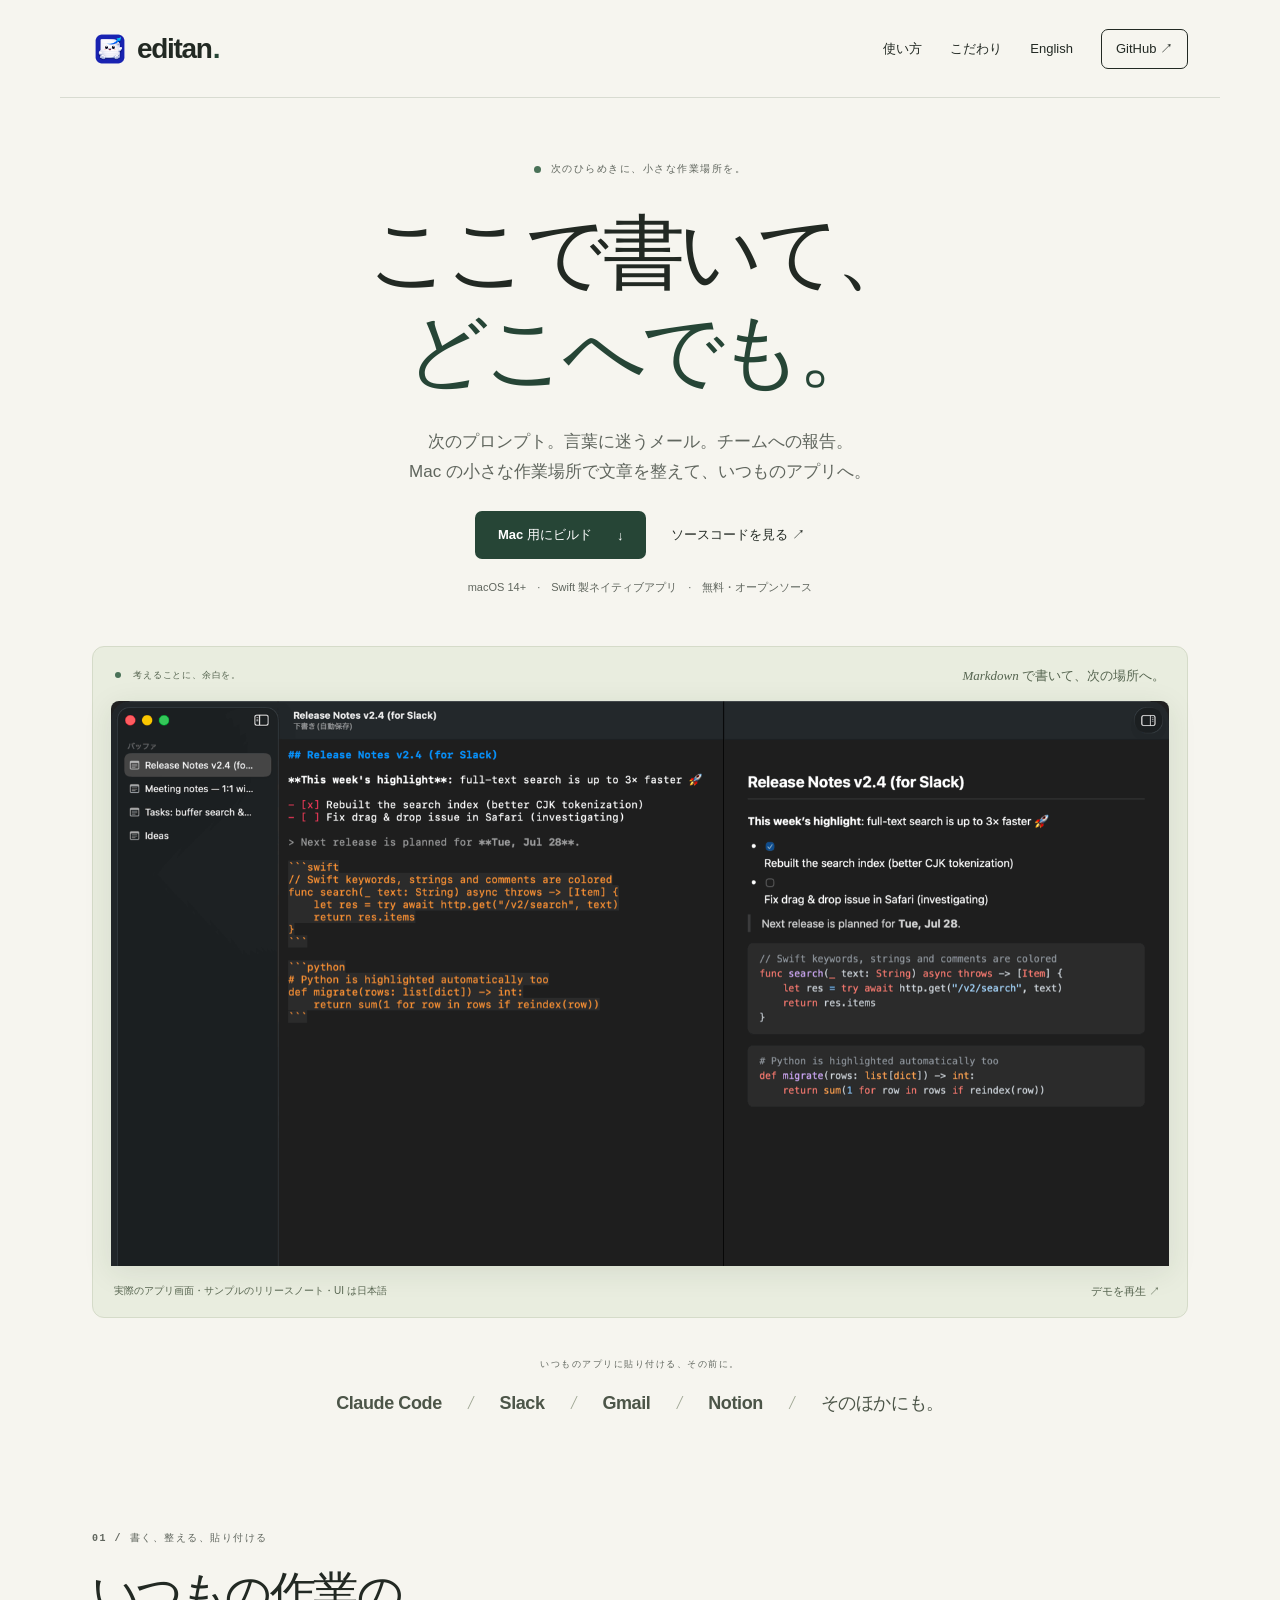
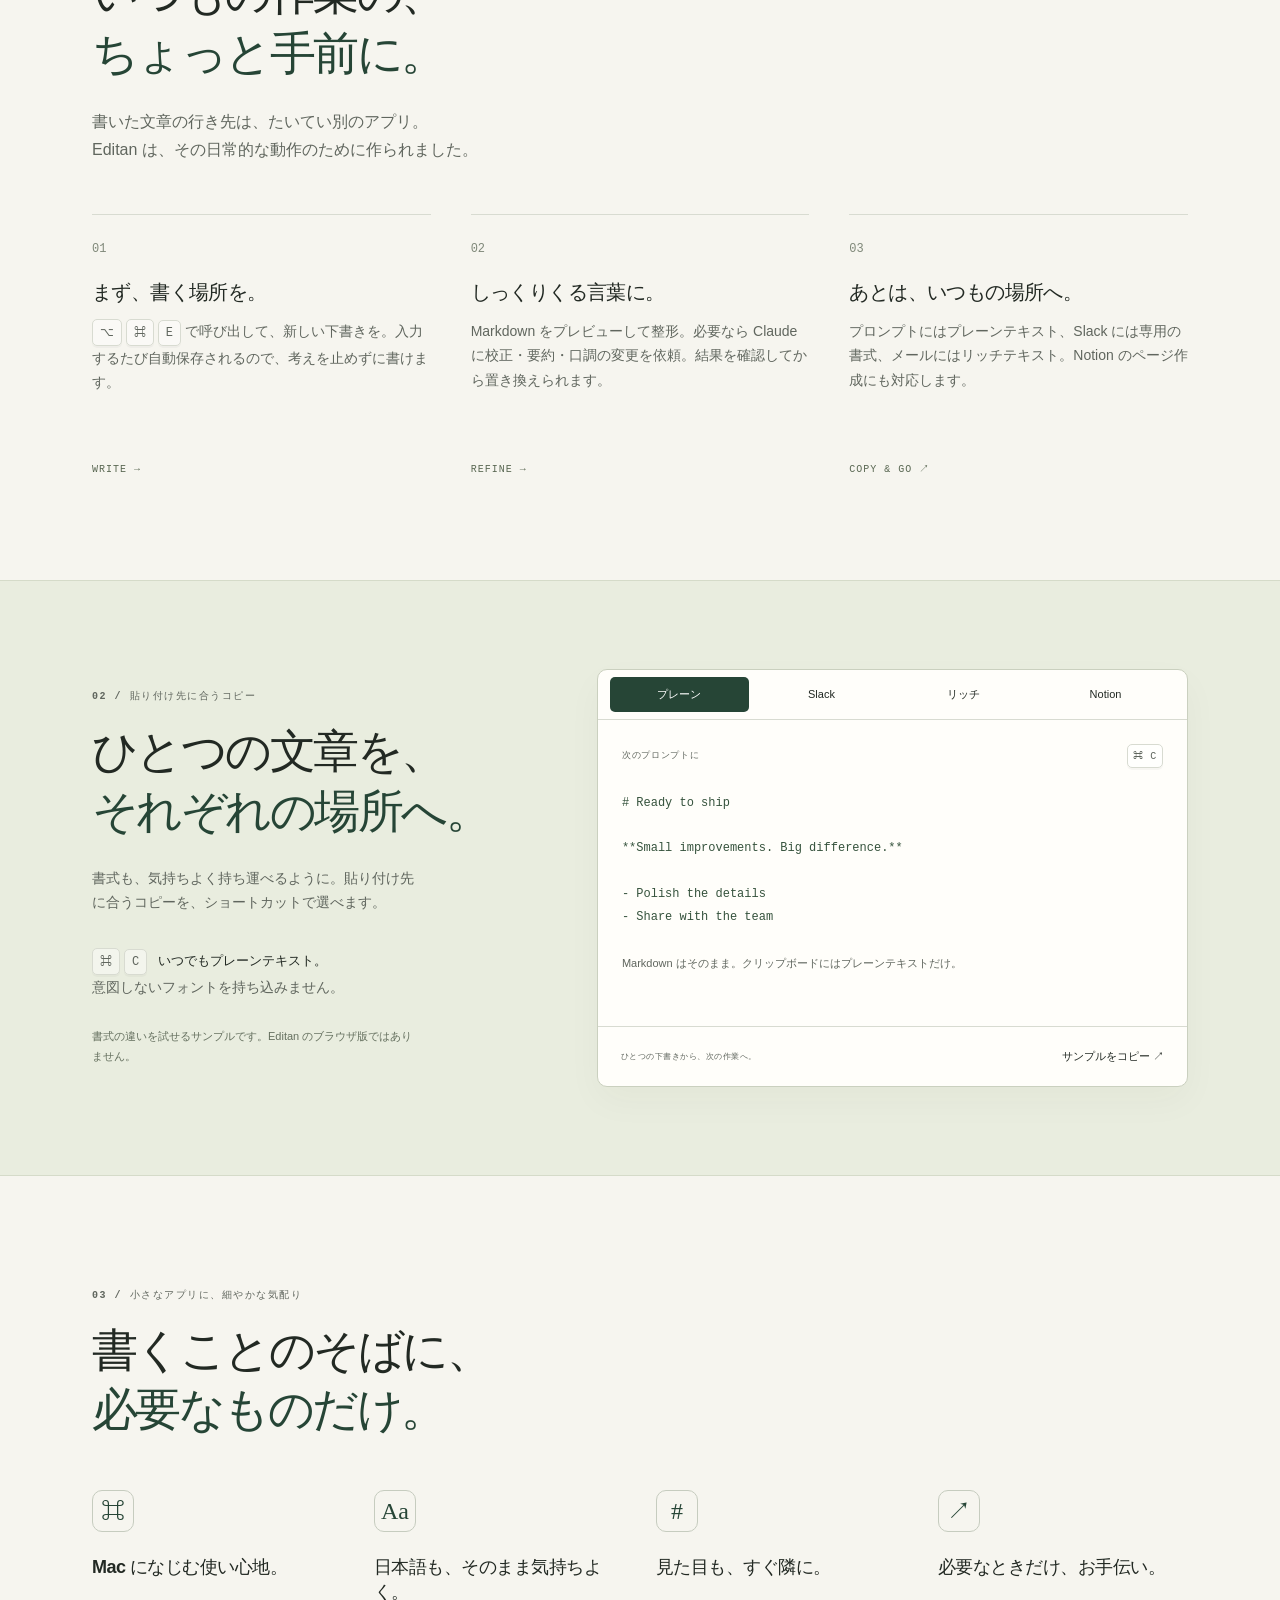
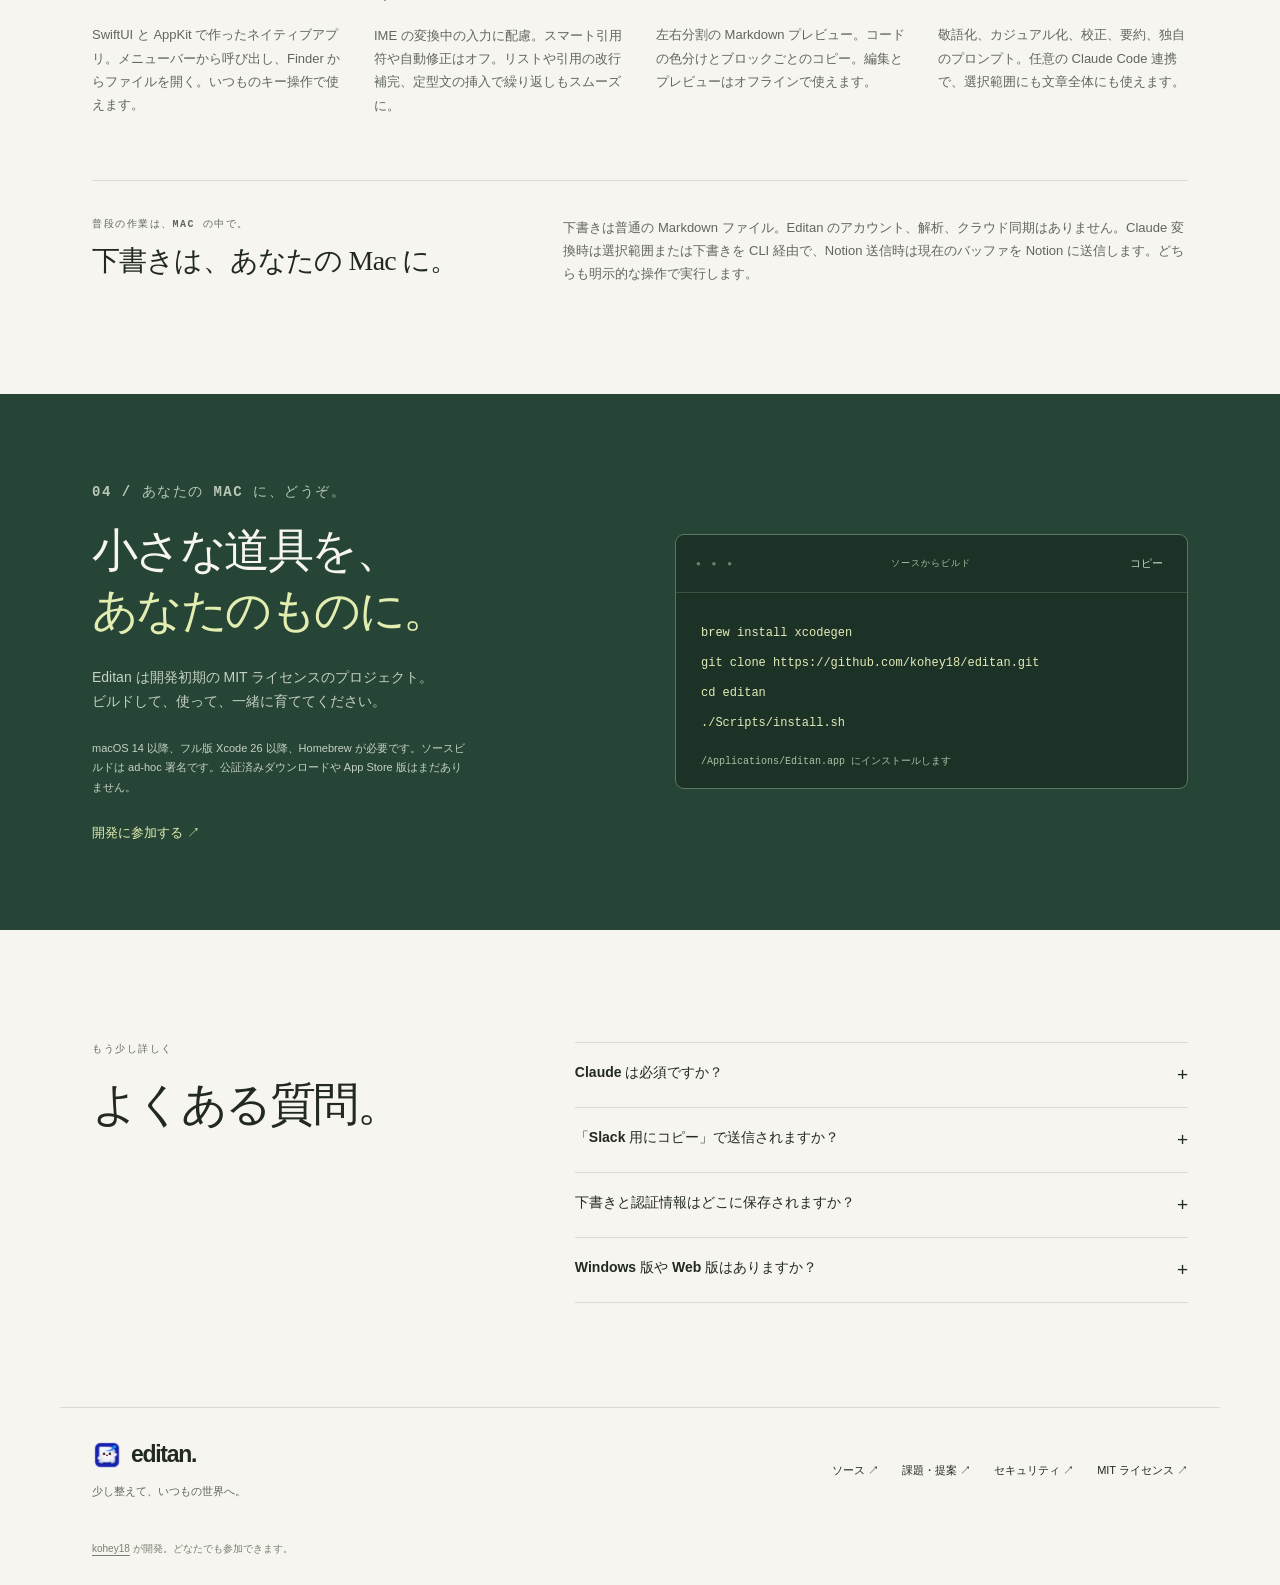
==== docs/ja/index.html @ c60011a1 "Add bilingual documentation and GitHub Pages landing page" ====
<!doctype html>
<html lang="ja">
<head>
  <meta charset="utf-8">
  <meta name="viewport" content="width=device-width, initial-scale=1">
  <meta name="theme-color" content="#f6f5ef">
  <meta name="description" content="ほかのアプリに貼る文章のための、Mac 専用エディタ。Markdown で下書きし、必要なら Claude で整え、Slack・メール・次のプロンプトへ。">
  <meta http-equiv="Content-Security-Policy" content="default-src 'self'; script-src 'self'; style-src 'self'; img-src 'self'; connect-src 'none'; object-src 'none'; base-uri 'none'; form-action 'none'">
  <meta name="referrer" content="no-referrer">
  <title>Editan — ここで書いて、どこへでも。</title>
  <link rel="canonical" href="https://kohey18.github.io/editan/ja/">
  <link rel="alternate" hreflang="en" href="https://kohey18.github.io/editan/">
  <link rel="alternate" hreflang="ja" href="https://kohey18.github.io/editan/ja/">
  <link rel="alternate" hreflang="x-default" href="https://kohey18.github.io/editan/">
  <meta property="og:type" content="website">
  <meta property="og:title" content="Editan — ここで書いて、どこへでも。">
  <meta property="og:description" content="文章を整えて、いつものアプリへ。Mac に小さな作業場所を。MIT ライセンスのオープンソース。">
  <meta property="og:url" content="https://kohey18.github.io/editan/ja/">
  <meta name="twitter:card" content="summary">
  <link rel="icon" type="image/png" href="../icon.png">
  <link rel="stylesheet" href="../assets/site.css">
  <script src="../assets/site.js" defer></script>
</head>
<body>
<a class="skip" href="#main">本文へスキップ</a>
<header class="site-header wrap">
  <a class="wordmark" href="./" aria-label="Editan ホーム"><img src="../icon.png" width="36" height="36" alt="">editan<span class="wordmark-dot">.</span></a>
  <nav aria-label="メインナビゲーション">
    <a href="#workflow">使い方</a><a href="#details">こだわり</a>
    <a class="language" href="../" lang="en" hreflang="en">English</a>
    <a class="nav-github" href="https://github.com/kohey18/editan">GitHub <span aria-hidden="true">↗</span></a>
  </nav>
</header>
<main id="main">
  <section class="hero wrap" aria-labelledby="hero-title">
    <div class="eyebrow"><span class="status-dot" aria-hidden="true"></span> 次のひらめきに、小さな作業場所を。</div>
    <h1 id="hero-title">ここで書いて、<br><em>どこへでも。</em></h1>
    <p class="hero-copy">次のプロンプト。言葉に迷うメール。チームへの報告。<br>Mac の小さな作業場所で文章を整えて、いつものアプリへ。</p>
    <div class="hero-actions"><a class="button primary" href="#install">Mac 用にビルド <span aria-hidden="true">↓</span></a><a class="text-link" href="https://github.com/kohey18/editan">ソースコードを見る <span aria-hidden="true">↗</span></a></div>
    <p class="hero-meta">macOS 14+ <span>·</span> Swift 製ネイティブアプリ <span>·</span> 無料・オープンソース</p>
    <figure class="product-shot">
      <div class="shot-label"><span><span class="small-dot" aria-hidden="true"></span> 考えることに、余白を。</span><span>Markdown で書いて、次の場所へ。</span></div>
      <div class="screenshot-crop"><img id="editor-image" src="../assets/editor.png" width="1600" height="1255" fetchpriority="high" alt="macOS 上の Editan。左に下書き一覧、中央に Markdown エディタ、右にコードを色分けしたライブプレビュー。"></div>
      <figcaption><span>実際のアプリ画面・サンプルのリリースノート・UI は日本語</span><button class="replay" type="button" data-demo="../demo.gif" data-still="../assets/editor.png" aria-pressed="false" hidden>デモを再生 <span aria-hidden="true">↗</span></button></figcaption>
    </figure>
    <div class="destinations"><span>いつものアプリに貼り付ける、その前に。</span><p>Claude Code <i>/</i> Slack <i>/</i> Gmail <i>/</i> Notion <i>/</i> そのほかにも。</p></div>
  </section>

  <section class="workflow section wrap" id="workflow" aria-labelledby="workflow-title">
    <div class="section-heading"><p class="eyebrow">01 / 書く、整える、貼り付ける</p><h2 id="workflow-title">いつもの作業の、<br><em>ちょっと手前に。</em></h2><p>書いた文章の行き先は、たいてい別のアプリ。<br>Editan は、その日常的な動作のために作られました。</p></div>
    <div class="steps">
      <article><span class="step-number">01</span><h3>まず、書く場所を。</h3><p><kbd>⌥</kbd> <kbd>⌘</kbd> <kbd>E</kbd> で呼び出して、新しい下書きを。入力するたび自動保存されるので、考えを止めずに書けます。</p><span class="step-note">WRITE →</span></article>
      <article><span class="step-number">02</span><h3>しっくりくる言葉に。</h3><p>Markdown をプレビューして整形。必要なら Claude に校正・要約・口調の変更を依頼。結果を確認してから置き換えられます。</p><span class="step-note">REFINE →</span></article>
      <article><span class="step-number">03</span><h3>あとは、いつもの場所へ。</h3><p>プロンプトにはプレーンテキスト、Slack には専用の書式、メールにはリッチテキスト。Notion のページ作成にも対応します。</p><span class="step-note">COPY &amp; GO ↗</span></article>
    </div>
  </section>

  <section class="copy-section" aria-labelledby="copy-title">
    <div class="wrap copy-layout">
      <div><p class="eyebrow">02 / 貼り付け先に合うコピー</p><h2 id="copy-title">ひとつの文章を、<br><em>それぞれの場所へ。</em></h2><p>書式も、気持ちよく持ち運べるように。貼り付け先に合うコピーを、ショートカットで選べます。</p><p class="plain-promise"><kbd>⌘</kbd> <kbd>C</kbd> <strong>いつでもプレーンテキスト。</strong><br>意図しないフォントを持ち込みません。</p><p class="example-note">書式の違いを試せるサンプルです。Editan のブラウザ版ではありません。</p></div>
      <div class="format-demo">
        <div class="format-tabs" role="tablist" aria-label="コピー書式のサンプル">
          <button type="button" role="tab" id="tab-plain" aria-controls="format-panel" aria-selected="true" tabindex="0" data-format="plain">プレーン</button>
          <button type="button" role="tab" id="tab-slack" aria-controls="format-panel" aria-selected="false" tabindex="-1" data-format="slack">Slack</button>
          <button type="button" role="tab" id="tab-rich" aria-controls="format-panel" aria-selected="false" tabindex="-1" data-format="rich">リッチ</button>
          <button type="button" role="tab" id="tab-notion" aria-controls="format-panel" aria-selected="false" tabindex="-1" data-format="notion">Notion</button>
        </div>
        <div id="format-panel" class="format-panel" role="tabpanel" aria-labelledby="tab-plain" tabindex="0">
          <div class="demo-context"><span id="format-destination">次のプロンプトに</span><kbd id="format-shortcut">⌘ C</kbd></div>
          <pre id="format-plain"># Ready to ship

**Small improvements. Big difference.**

- Polish the details
- Share with the team</pre>
          <div id="format-rich" class="rich-example" hidden><h3>Ready to ship</h3><p><strong>Small improvements. Big difference.</strong></p><ul><li>Polish the details</li><li>Share with the team</li></ul></div>
          <p id="format-note" class="format-note">Markdown はそのまま。クリップボードにはプレーンテキストだけ。</p>
        </div>
        <div class="demo-footer"><span>ひとつの下書きから、次の作業へ。</span><button id="copy-example" type="button" hidden>サンプルをコピー ↗</button><span id="copy-status" role="status" aria-live="polite"></span></div>
      </div>
    </div>
  </section>

  <section class="section wrap details-section" id="details" aria-labelledby="details-title">
    <div class="section-heading"><p class="eyebrow">03 / 小さなアプリに、細やかな気配り</p><h2 id="details-title">書くことのそばに、<br><em>必要なものだけ。</em></h2></div>
    <div class="detail-grid">
      <article><div class="feature-symbol" aria-hidden="true">⌘</div><h3>Mac になじむ使い心地。</h3><p>SwiftUI と AppKit で作ったネイティブアプリ。メニューバーから呼び出し、Finder からファイルを開く。いつものキー操作で使えます。</p></article>
      <article><div class="feature-symbol" aria-hidden="true">Aa</div><h3>日本語も、そのまま気持ちよく。</h3><p>IME の変換中の入力に配慮。スマート引用符や自動修正はオフ。リストや引用の改行補完、定型文の挿入で繰り返しもスムーズに。</p></article>
      <article><div class="feature-symbol" aria-hidden="true">#</div><h3>見た目も、すぐ隣に。</h3><p>左右分割の Markdown プレビュー。コードの色分けとブロックごとのコピー。編集とプレビューはオフラインで使えます。</p></article>
      <article><div class="feature-symbol" aria-hidden="true">↗</div><h3>必要なときだけ、お手伝い。</h3><p>敬語化、カジュアル化、校正、要約、独自のプロンプト。任意の Claude Code 連携で、選択範囲にも文章全体にも使えます。</p></article>
    </div>
    <aside class="local-note"><div><span class="eyebrow">普段の作業は、Mac の中で。</span><h3>下書きは、あなたの Mac に。</h3></div><p>下書きは普通の Markdown ファイル。Editan のアカウント、解析、クラウド同期はありません。Claude 変換時は選択範囲または下書きを CLI 経由で、Notion 送信時は現在のバッファを Notion に送信します。どちらも明示的な操作で実行します。</p></aside>
  </section>

  <section class="install-section" id="install" aria-labelledby="install-title">
    <div class="wrap install-layout">
      <div><p class="eyebrow">04 / あなたの Mac に、どうぞ。</p><h2 id="install-title">小さな道具を、<br><em>あなたのものに。</em></h2><p>Editan は開発初期の MIT ライセンスのプロジェクト。<br>ビルドして、使って、一緒に育ててください。</p><p class="install-note">macOS 14 以降、フル版 Xcode 26 以降、Homebrew が必要です。ソースビルドは ad-hoc 署名です。公証済みダウンロードや App Store 版はまだありません。</p><a class="text-link" href="https://github.com/kohey18/editan/blob/main/CONTRIBUTING.md">開発に参加する ↗</a></div>
      <div class="terminal"><div class="terminal-bar"><span aria-hidden="true">● ● ●</span><span>ソースからビルド</span><button id="copy-install" type="button" hidden>コピー</button></div><pre><code id="install-command">brew install xcodegen
git clone https://github.com/kohey18/editan.git
cd editan
./Scripts/install.sh</code></pre><p>/Applications/Editan.app にインストールします</p><span id="install-status" role="status" aria-live="polite"></span></div>
    </div>
  </section>

  <section class="section wrap faq-section" aria-labelledby="faq-title">
    <div><p class="eyebrow">もう少し詳しく</p><h2 id="faq-title">よくある質問。</h2></div>
    <div class="faq-list">
      <details><summary>Claude は必須ですか？</summary><p>いいえ。下書き、Markdown プレビュー、整形、定型文、コピーは Claude なしで使えます。AI 変換のみ、認証済みの新しい Claude Code CLI が必要です。利用枠や課金は CLI の設定に従います。</p></details>
      <details><summary>「Slack 用にコピー」で送信されますか？</summary><p>送信はしません。Slack 向けのテキストをコピーして、ご自身で貼り付けます。リッチテキストのコピーも同様です。Notion 送信は、設定した連携と親ページを使って新しいページを作成します。</p></details>
      <details><summary>下書きと認証情報はどこに保存されますか？</summary><p>下書きは ~/Library/Application Support/Editan/Buffers/ 内の Markdown ファイルです。Editan による暗号化は行いません。Notion トークンは macOS Keychain に保存します。旧形式からの移行に成功すると、以前の設定値を削除します。</p></details>
      <details><summary>Windows 版や Web 版はありますか？</summary><p>現在は macOS 専用です。アプリの UI は日本語。このサイトは英語と日本語で利用できます。</p></details>
    </div>
  </section>
</main>
<footer class="wrap site-footer"><div><a class="wordmark" href="./"><img src="../icon.png" width="30" height="30" alt="">editan.</a><p>少し整えて、いつもの世界へ。</p></div><div class="footer-links"><a href="https://github.com/kohey18/editan">ソース ↗</a><a href="https://github.com/kohey18/editan/issues">課題・提案 ↗</a><a href="https://github.com/kohey18/editan/blob/main/SECURITY.md">セキュリティ ↗</a><a href="https://github.com/kohey18/editan/blob/main/LICENSE">MIT ライセンス ↗</a></div><p class="footer-credit"><a href="https://github.com/kohey18">kohey18</a> が開発。どなたでも参加できます。</p></footer>
</body>
</html>
---- docs/assets/site.css ----
:root{--paper:#f6f5ef;--ink:#222923;--muted:#60665e;--line:#d8dbd1;--accent:#264536;--lime:#e2edaf;--white:#fffefa;--mono:ui-monospace,SFMono-Regular,Menlo,monospace;--serif:Georgia,'Times New Roman','Yu Mincho',serif;font-family:-apple-system,BlinkMacSystemFont,'Segoe UI','Hiragino Kaku Gothic ProN','Yu Gothic',sans-serif;color:var(--ink);background:var(--paper);font-synthesis:none}
*{box-sizing:border-box}html{scroll-behavior:smooth;scroll-padding-top:30px}body{margin:0}a{color:inherit;text-decoration:none}button{font:inherit;color:inherit;cursor:pointer}button:disabled{cursor:default;opacity:.65}button[hidden],[hidden]{display:none!important}button,a,summary{-webkit-tap-highlight-color:transparent}a:focus-visible,button:focus-visible,summary:focus-visible,[tabindex]:focus-visible{outline:3px solid #3159bd;outline-offset:5px}p{font-size:16px;line-height:1.75;color:var(--muted)}img{max-width:100%;display:block}h1,h2,h3,p,figure{margin-top:0}h1,h2{font-family:var(--serif);font-weight:400;letter-spacing:-.055em}h1 em,h2 em{font-weight:400;color:var(--accent)}h3{font-size:20px;letter-spacing:-.03em;line-height:1.35}kbd{display:inline-block;white-space:nowrap;font:12px var(--mono);padding:5px 7px;border:1px solid var(--line);border-radius:5px;box-shadow:0 2px 0 #00000008;background:#ffffff70}pre{font-family:var(--mono);white-space:pre-wrap;overflow-wrap:anywhere}::selection{background:var(--lime)}.wrap{max-width:1160px;margin-inline:auto;padding-inline:32px}.skip{position:absolute;left:16px;top:-100px;z-index:10;padding:14px;background:var(--lime)}.skip:focus{top:16px}.site-header{display:flex;justify-content:space-between;align-items:center;min-height:98px;border-bottom:1px solid var(--line)}.wordmark{display:inline-flex;align-items:center;gap:9px;font-size:28px;font-weight:750;letter-spacing:-1.3px}.wordmark-dot{color:var(--accent);margin-left:-8px}.site-header nav{display:flex;align-items:center;gap:28px;font-size:13px;font-weight:500}.site-header nav a:hover,.footer-links a:hover,.text-link:hover{text-decoration:underline;text-underline-offset:5px}.nav-github{border:1px solid var(--ink);border-radius:7px;padding:10px 14px}.hero{padding-top:64px;text-align:center}.eyebrow{font:10px/1.5 var(--mono);font-weight:550;letter-spacing:1.5px;color:var(--muted);text-transform:uppercase}.hero .eyebrow{display:flex;align-items:center;justify-content:center;gap:10px}.status-dot,.small-dot{display:inline-block;width:7px;height:7px;background:#497157;border-radius:50%}.hero h1{font-size:clamp(64px,8.1vw,108px);line-height:.99;margin:28px 0 25px}.hero-copy{font-size:17px;line-height:1.75;margin-bottom:25px}.hero-actions{display:flex;justify-content:center;align-items:center;gap:25px}.button{display:inline-flex;align-items:center;justify-content:center;gap:25px;padding:15px 23px;border-radius:7px;font-size:13px;font-weight:600;transition:background .15s,transform .15s}.primary{background:var(--accent);color:white}.primary:hover{background:#376049;transform:translateY(-2px)}.text-link{font-size:13px;font-weight:600}.hero-meta{font-size:11px;margin:19px 0 48px}.hero-meta span{padding:0 8px}.product-shot{margin:0;background:#e9eddf;padding:18px 18px 0;border:1px solid #d5dbc9;border-radius:12px}.shot-label{display:flex;align-items:center;justify-content:space-between;font:9px var(--mono);letter-spacing:.8px;margin:2px 4px 16px;color:#55644f}.shot-label .small-dot{margin-right:6px;width:6px;height:6px}.shot-label>span:last-child{font-family:var(--serif);font-size:13px;letter-spacing:0;font-style:italic}.screenshot-crop{max-height:565px;overflow:hidden;border-radius:8px 8px 0 0;box-shadow:0 6px 30px #20382418;background:#202020}.screenshot-crop img{width:100%;height:auto}.product-shot figcaption{display:flex;justify-content:space-between;align-items:center;gap:12px;padding:12px 3px;font-size:10px;text-align:left;color:#56644f}.replay{border:0;background:transparent;font-size:11px;flex-shrink:0;padding:6px}.destinations{padding:35px 0 0}.destinations>span{font:9px var(--mono);letter-spacing:1.5px;color:var(--muted)}.destinations p{margin:17px 0 0;font-size:18px;color:#4c5548;font-weight:550;letter-spacing:-.4px}.destinations i{font-weight:400;font-family:var(--serif);padding:0 22px;color:#9ca491}.section{padding-top:112px;padding-bottom:104px}.section-heading h2,h2{font-size:clamp(38px,4.4vw,58px);line-height:1.08;margin:18px 0 24px}.section-heading>p:last-child{font-size:16px}.steps{display:grid;grid-template-columns:repeat(3,1fr);gap:40px;margin-top:50px}.steps article{border-top:1px solid var(--line);padding-top:23px}.step-number{font:12px var(--mono);color:#7f8879}.steps h3{margin:23px 0 13px}.steps p{font-size:14px;min-height:110px}.step-note{font:10px var(--mono);letter-spacing:1px;color:#596752}.copy-section{background:#e9eddf;border-block:1px solid #d5dbc9;padding:88px 0}.copy-layout{display:grid;grid-template-columns:.85fr 1.15fr;align-items:center;gap:68px}.copy-layout>div>p{font-size:14px;max-width:330px}.copy-layout .eyebrow{font-size:10px}.plain-promise{margin-top:33px}.plain-promise strong{font-size:13px;margin-left:7px;color:var(--ink)}.copy-layout .example-note{font-size:11px;margin:28px 0 0;color:#65705f}.format-demo{background:var(--white);border:1px solid #cad0bf;box-shadow:0 14px 36px #30442909;border-radius:10px;overflow:hidden}.format-tabs{display:flex;border-bottom:1px solid var(--line);padding:7px 12px;gap:3px;flex-wrap:wrap}.format-tabs button{flex:1;border:0;background:none;border-radius:5px;padding:10px 8px;font-size:11px;white-space:nowrap}.format-tabs button[aria-selected=true]{background:var(--accent);color:white}.format-tabs button:hover:not([aria-selected=true]){background:#edf0e6}.format-panel{min-height:306px;padding:24px}.demo-context{display:flex;align-items:center;justify-content:space-between;gap:12px;margin-bottom:24px;font:9px var(--mono);letter-spacing:.7px;color:var(--muted)}.demo-context kbd{font-size:10px;padding:5px}.format-panel pre{font-size:12px;line-height:1.9;margin:0 0 25px;min-height:137px;color:#36533d}.rich-example{min-height:162px;font-size:13px}.rich-example h3{font-size:25px;margin-bottom:20px}.rich-example p{font-size:13px}.rich-example ul{padding-left:20px;line-height:1.9}.format-note{font-size:11px;margin:0;line-height:1.65}.demo-footer{border-top:1px solid var(--line);padding:17px 23px;display:flex;justify-content:space-between;align-items:center;gap:10px;flex-wrap:wrap}.demo-footer>span:first-child{font:8px var(--mono);letter-spacing:.5px;color:var(--muted)}.demo-footer button{border:0;background:transparent;font-size:11px;padding:5px 0}.demo-footer [role=status]{font-size:11px;width:100%;color:#405b42}.demo-footer [role=status]:empty{display:none}.detail-grid{display:grid;grid-template-columns:repeat(4,1fr);gap:32px;margin-top:50px}.feature-symbol{display:flex;align-items:center;justify-content:center;width:42px;height:42px;font-size:24px;font-family:var(--serif);color:var(--accent);border:1px solid #c6ccbf;border-radius:10px;margin-bottom:23px}.detail-grid h3{font-size:18px;line-height:1.4;min-height:50px}.detail-grid p{font-size:13px;line-height:1.8}.local-note{display:grid;grid-template-columns:1fr 1.5fr;gap:55px;padding:32px 0 0;border-top:1px solid var(--line);margin-top:50px;align-items:center}.local-note h3{font-family:var(--serif);font-weight:400;font-size:28px;margin:10px 0}.local-note p{font-size:13px;margin:0}.install-section{padding:88px 0;background:var(--accent);color:var(--paper)}.install-layout{display:grid;grid-template-columns:1fr 1fr;gap:70px;align-items:center}.install-section .eyebrow{color:#bac8b7}.install-section h2 em{color:var(--lime)}.install-section p{color:#c5d1c2;font-size:14px}.install-section .install-note{font-size:11px;max-width:380px;line-height:1.8;margin:25px 0}.install-section .text-link{color:var(--lime)}.terminal{border:1px solid #5b7664;background:#1c3226;border-radius:9px;overflow:hidden;min-width:0}.terminal-bar{display:flex;justify-content:space-between;align-items:center;border-bottom:1px solid #3c5142;padding:17px 20px;font:9px var(--mono);letter-spacing:1px;color:#abc19e}.terminal-bar>span:first-child{font-size:8px;letter-spacing:3px;color:#698466}.terminal-bar button{border:0;background:none;font-size:11px;color:#cbd9c3;padding:4px}.terminal pre{padding:25px 25px 16px;font-size:12px;line-height:2.5;margin:0;color:#e3ecb9}.terminal p{font:10px var(--mono);padding:0 25px 20px;margin:0;color:#adc0a5}.terminal [role=status]{display:block;font-size:11px;padding:0 25px 15px;color:var(--lime)}.terminal [role=status]:empty{display:none}.faq-section{display:grid;grid-template-columns:1fr 1.45fr;gap:60px}.faq-section h2{font-size:44px}.faq-list{border-top:1px solid var(--line)}details{border-bottom:1px solid var(--line);padding:21px 0}summary{cursor:pointer;font-size:14px;font-weight:550;list-style:none;display:flex;justify-content:space-between;gap:20px}summary::-webkit-details-marker{display:none}summary::after{content:'+';font-size:19px;font-weight:400}details[open] summary::after{content:'−'}details p{font-size:13px;margin:17px 22px 0 0;overflow-wrap:anywhere}.site-footer{border-top:1px solid var(--line);display:flex;justify-content:space-between;flex-wrap:wrap;align-items:center;gap:24px;padding-top:32px;padding-bottom:28px}.site-footer .wordmark{font-size:23px}.site-footer p{font-size:11px;margin:8px 0 0}.footer-links{display:flex;gap:23px;font-size:11px}.site-footer .footer-credit{width:100%;font-size:10px;color:#787f72;margin-top:15px}.footer-credit a{text-decoration:underline;text-underline-offset:3px}
html[lang=ja] h1{font-size:clamp(45px,6.5vw,82px);line-height:1.2;letter-spacing:-.07em}html[lang=ja] h2{font-size:clamp(32px,3.6vw,46px);line-height:1.3}html[lang=ja] h1 em,html[lang=ja] h2 em{font-style:normal}html[lang=ja] .steps p{min-height:125px}
@media(min-width:1500px){.hero{padding-top:78px}.hero h1{font-size:116px}}
@media(max-width:900px){.copy-layout,.install-layout{gap:35px}.detail-grid{grid-template-columns:repeat(2,1fr);gap:30px 40px}.detail-grid h3{min-height:auto}.destinations i{padding:0 12px}.steps{gap:25px}.steps p{min-height:160px}.format-panel{padding:20px}.demo-context{font-size:8px}.faq-section{gap:35px}.local-note{gap:30px}.terminal pre{font-size:11px;padding-inline:20px}.shot-label>span:last-child{display:none}}
@media(max-width:650px){.wrap{padding-inline:22px}.site-header{min-height:80px}.wordmark{font-size:25px}.site-header nav{gap:17px;font-size:12px}.site-header nav>a:nth-child(-n+2){display:none}.nav-github{padding:8px 11px}.hero{padding-top:46px}.hero .eyebrow{font-size:8px;letter-spacing:1px}.hero h1{font-size:68px;margin-top:24px}.hero-copy{font-size:14px}.hero-copy br{display:none}.hero-actions{gap:18px}.button{font-size:12px;gap:16px;padding:14px 18px}.text-link{font-size:12px}.hero-meta{font-size:10px;margin-bottom:33px}.hero-meta span{padding:0 4px}.product-shot{padding:10px 10px 0;border-radius:8px}.shot-label{font-size:7px;margin:3px 0 10px;letter-spacing:.4px}.screenshot-crop{max-height:260px;border-radius:4px 4px 0 0}.product-shot figcaption{font-size:8px;line-height:1.5;padding:8px 0;gap:4px}.product-shot figcaption>span{max-width:230px}.replay{font-size:9px;padding:5px}.destinations{padding-top:27px}.destinations>span{font-size:8px}.destinations p{font-size:13px;line-height:2.1;margin-top:10px}.destinations i{padding:0 6px}.section{padding-block:68px}.section-heading h2,h2{font-size:39px}.section-heading>p:last-child{font-size:14px}.steps{grid-template-columns:1fr;gap:30px;margin-top:34px}.steps article{padding-top:20px}.steps h3{margin:12px 0}.steps p,html[lang=ja] .steps p{min-height:0;max-width:440px}.step-note{font-size:9px}.copy-section{padding-block:60px}.copy-layout,.install-layout,.faq-section{grid-template-columns:1fr;gap:35px}.copy-layout>div>p{max-width:none}.copy-layout .example-note{margin-top:20px}.plain-promise{margin-top:24px}.format-panel{min-height:310px}.demo-context{font-size:9px}.format-tabs button{padding-inline:6px}.detail-grid{gap:27px;margin-top:35px}.detail-grid h3{font-size:16px}.detail-grid p{font-size:12px}.feature-symbol{margin-bottom:17px}.local-note{grid-template-columns:1fr;gap:10px;margin-top:32px;padding-top:27px}.local-note h3{font-size:26px}.install-section{padding-block:60px}.terminal pre{font-size:11px}.faq-section{gap:20px}.faq-section h2{font-size:40px;margin-bottom:0}.site-footer{gap:20px}.footer-links{gap:19px;flex-wrap:wrap}.site-footer .footer-credit{margin-top:4px}}
@media(prefers-reduced-motion:reduce){html{scroll-behavior:auto}*,*::before,*::after{animation:none!important;transition:none!important}}
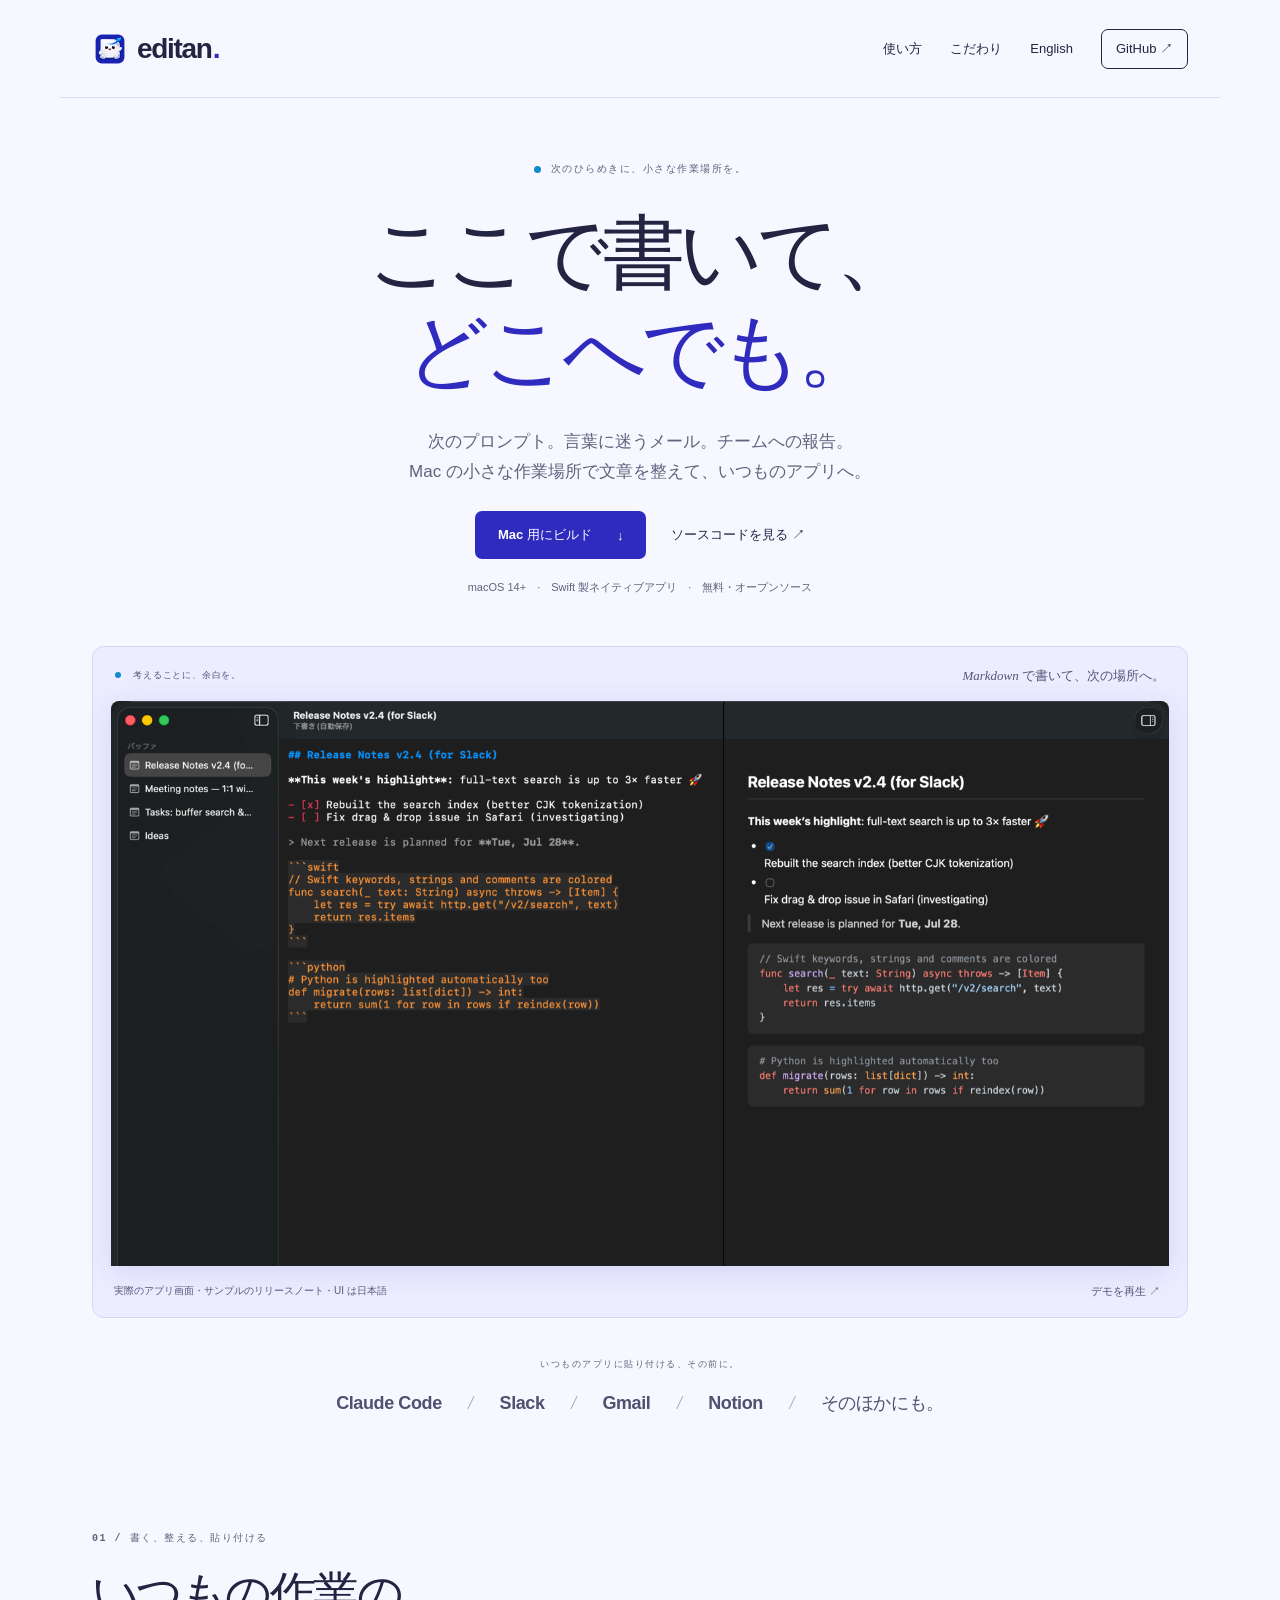
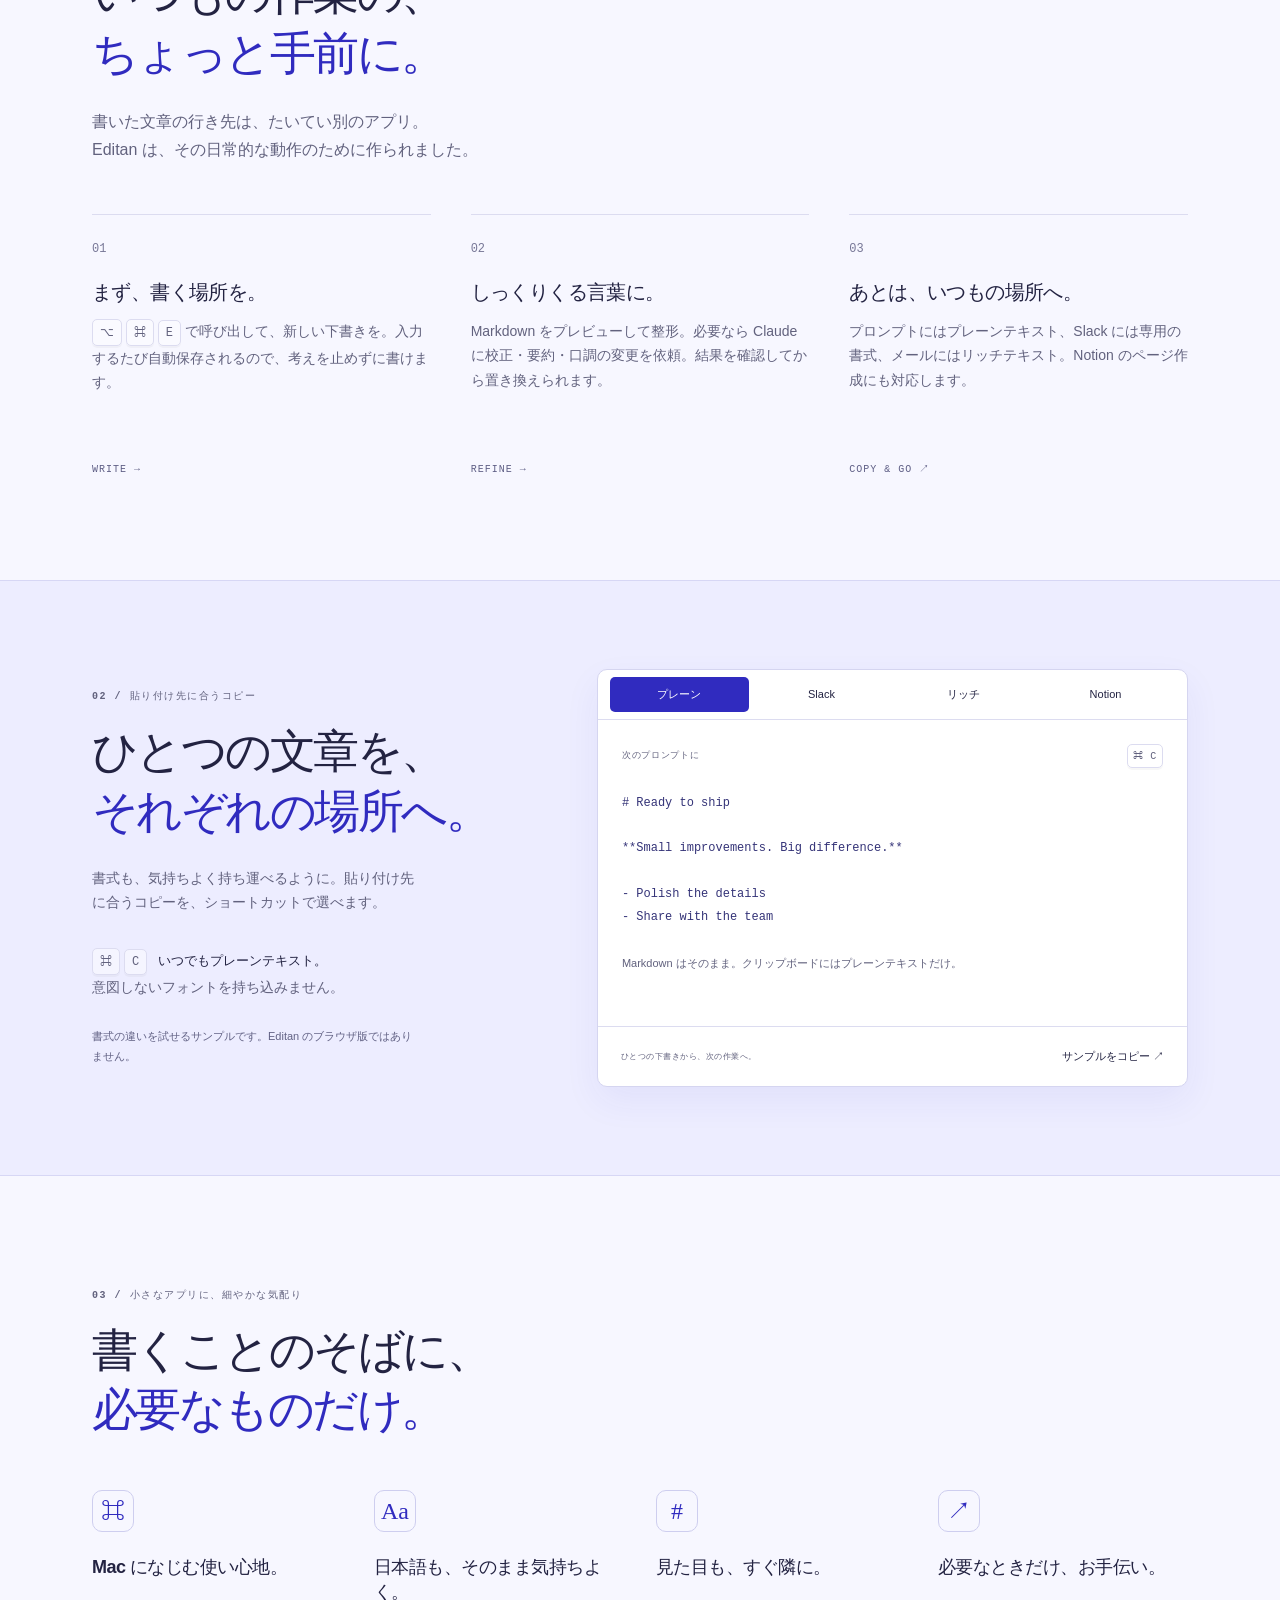
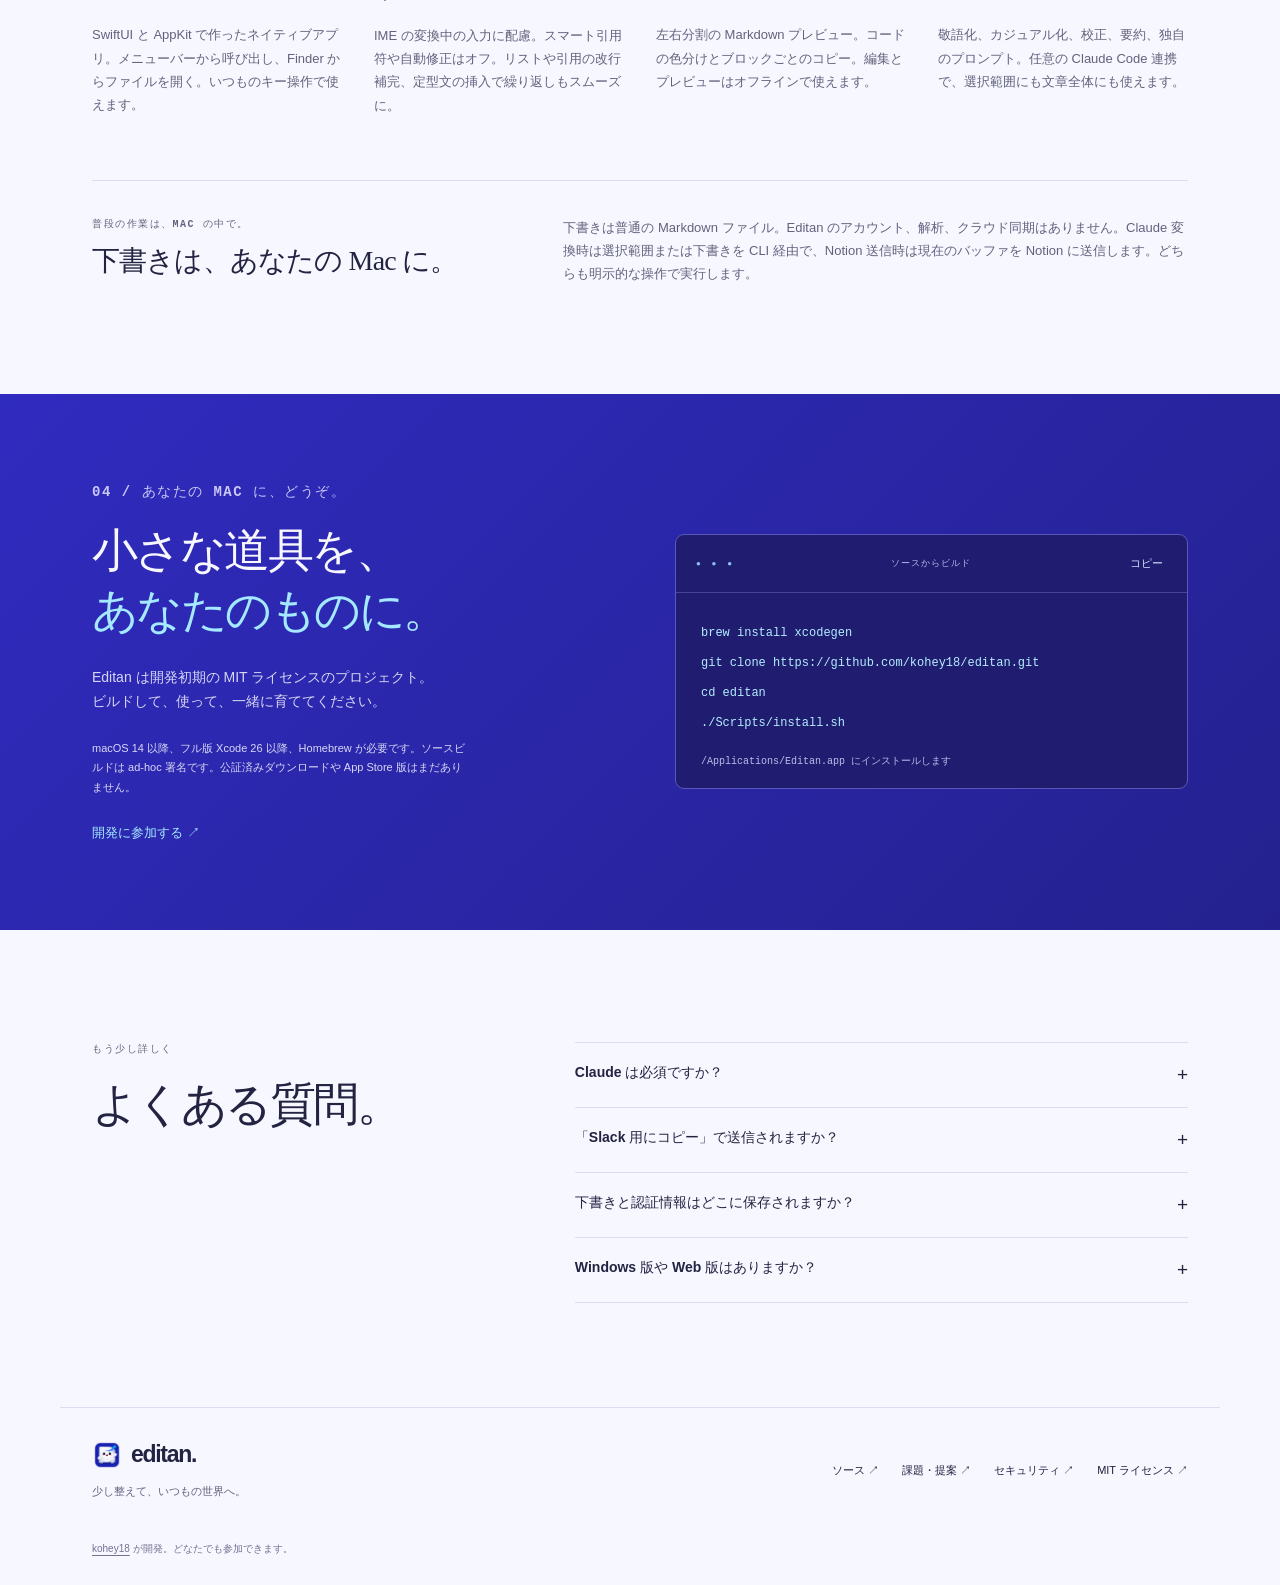
==== commit 84c4ab2a: "Match the landing page palette to the Editan icon" ====
--- a/docs/ja/index.html
+++ b/docs/ja/index.html
@@ -3,7 +3,7 @@
 <head>
   <meta charset="utf-8">
   <meta name="viewport" content="width=device-width, initial-scale=1">
-  <meta name="theme-color" content="#f6f5ef">
+  <meta name="theme-color" content="#f7f7ff">
   <meta name="description" content="ほかのアプリに貼る文章のための、Mac 専用エディタ。Markdown で下書きし、必要なら Claude で整え、Slack・メール・次のプロンプトへ。">
   <meta http-equiv="Content-Security-Policy" content="default-src 'self'; script-src 'self'; style-src 'self'; img-src 'self'; connect-src 'none'; object-src 'none'; base-uri 'none'; form-action 'none'">
   <meta name="referrer" content="no-referrer">
--- a/docs/assets/site.css
+++ b/docs/assets/site.css
@@ -1,5 +1,5 @@
-:root{--paper:#f6f5ef;--ink:#222923;--muted:#60665e;--line:#d8dbd1;--accent:#264536;--lime:#e2edaf;--white:#fffefa;--mono:ui-monospace,SFMono-Regular,Menlo,monospace;--serif:Georgia,'Times New Roman','Yu Mincho',serif;font-family:-apple-system,BlinkMacSystemFont,'Segoe UI','Hiragino Kaku Gothic ProN','Yu Gothic',sans-serif;color:var(--ink);background:var(--paper);font-synthesis:none}
-*{box-sizing:border-box}html{scroll-behavior:smooth;scroll-padding-top:30px}body{margin:0}a{color:inherit;text-decoration:none}button{font:inherit;color:inherit;cursor:pointer}button:disabled{cursor:default;opacity:.65}button[hidden],[hidden]{display:none!important}button,a,summary{-webkit-tap-highlight-color:transparent}a:focus-visible,button:focus-visible,summary:focus-visible,[tabindex]:focus-visible{outline:3px solid #3159bd;outline-offset:5px}p{font-size:16px;line-height:1.75;color:var(--muted)}img{max-width:100%;display:block}h1,h2,h3,p,figure{margin-top:0}h1,h2{font-family:var(--serif);font-weight:400;letter-spacing:-.055em}h1 em,h2 em{font-weight:400;color:var(--accent)}h3{font-size:20px;letter-spacing:-.03em;line-height:1.35}kbd{display:inline-block;white-space:nowrap;font:12px var(--mono);padding:5px 7px;border:1px solid var(--line);border-radius:5px;box-shadow:0 2px 0 #00000008;background:#ffffff70}pre{font-family:var(--mono);white-space:pre-wrap;overflow-wrap:anywhere}::selection{background:var(--lime)}.wrap{max-width:1160px;margin-inline:auto;padding-inline:32px}.skip{position:absolute;left:16px;top:-100px;z-index:10;padding:14px;background:var(--lime)}.skip:focus{top:16px}.site-header{display:flex;justify-content:space-between;align-items:center;min-height:98px;border-bottom:1px solid var(--line)}.wordmark{display:inline-flex;align-items:center;gap:9px;font-size:28px;font-weight:750;letter-spacing:-1.3px}.wordmark-dot{color:var(--accent);margin-left:-8px}.site-header nav{display:flex;align-items:center;gap:28px;font-size:13px;font-weight:500}.site-header nav a:hover,.footer-links a:hover,.text-link:hover{text-decoration:underline;text-underline-offset:5px}.nav-github{border:1px solid var(--ink);border-radius:7px;padding:10px 14px}.hero{padding-top:64px;text-align:center}.eyebrow{font:10px/1.5 var(--mono);font-weight:550;letter-spacing:1.5px;color:var(--muted);text-transform:uppercase}.hero .eyebrow{display:flex;align-items:center;justify-content:center;gap:10px}.status-dot,.small-dot{display:inline-block;width:7px;height:7px;background:#497157;border-radius:50%}.hero h1{font-size:clamp(64px,8.1vw,108px);line-height:.99;margin:28px 0 25px}.hero-copy{font-size:17px;line-height:1.75;margin-bottom:25px}.hero-actions{display:flex;justify-content:center;align-items:center;gap:25px}.button{display:inline-flex;align-items:center;justify-content:center;gap:25px;padding:15px 23px;border-radius:7px;font-size:13px;font-weight:600;transition:background .15s,transform .15s}.primary{background:var(--accent);color:white}.primary:hover{background:#376049;transform:translateY(-2px)}.text-link{font-size:13px;font-weight:600}.hero-meta{font-size:11px;margin:19px 0 48px}.hero-meta span{padding:0 8px}.product-shot{margin:0;background:#e9eddf;padding:18px 18px 0;border:1px solid #d5dbc9;border-radius:12px}.shot-label{display:flex;align-items:center;justify-content:space-between;font:9px var(--mono);letter-spacing:.8px;margin:2px 4px 16px;color:#55644f}.shot-label .small-dot{margin-right:6px;width:6px;height:6px}.shot-label>span:last-child{font-family:var(--serif);font-size:13px;letter-spacing:0;font-style:italic}.screenshot-crop{max-height:565px;overflow:hidden;border-radius:8px 8px 0 0;box-shadow:0 6px 30px #20382418;background:#202020}.screenshot-crop img{width:100%;height:auto}.product-shot figcaption{display:flex;justify-content:space-between;align-items:center;gap:12px;padding:12px 3px;font-size:10px;text-align:left;color:#56644f}.replay{border:0;background:transparent;font-size:11px;flex-shrink:0;padding:6px}.destinations{padding:35px 0 0}.destinations>span{font:9px var(--mono);letter-spacing:1.5px;color:var(--muted)}.destinations p{margin:17px 0 0;font-size:18px;color:#4c5548;font-weight:550;letter-spacing:-.4px}.destinations i{font-weight:400;font-family:var(--serif);padding:0 22px;color:#9ca491}.section{padding-top:112px;padding-bottom:104px}.section-heading h2,h2{font-size:clamp(38px,4.4vw,58px);line-height:1.08;margin:18px 0 24px}.section-heading>p:last-child{font-size:16px}.steps{display:grid;grid-template-columns:repeat(3,1fr);gap:40px;margin-top:50px}.steps article{border-top:1px solid var(--line);padding-top:23px}.step-number{font:12px var(--mono);color:#7f8879}.steps h3{margin:23px 0 13px}.steps p{font-size:14px;min-height:110px}.step-note{font:10px var(--mono);letter-spacing:1px;color:#596752}.copy-section{background:#e9eddf;border-block:1px solid #d5dbc9;padding:88px 0}.copy-layout{display:grid;grid-template-columns:.85fr 1.15fr;align-items:center;gap:68px}.copy-layout>div>p{font-size:14px;max-width:330px}.copy-layout .eyebrow{font-size:10px}.plain-promise{margin-top:33px}.plain-promise strong{font-size:13px;margin-left:7px;color:var(--ink)}.copy-layout .example-note{font-size:11px;margin:28px 0 0;color:#65705f}.format-demo{background:var(--white);border:1px solid #cad0bf;box-shadow:0 14px 36px #30442909;border-radius:10px;overflow:hidden}.format-tabs{display:flex;border-bottom:1px solid var(--line);padding:7px 12px;gap:3px;flex-wrap:wrap}.format-tabs button{flex:1;border:0;background:none;border-radius:5px;padding:10px 8px;font-size:11px;white-space:nowrap}.format-tabs button[aria-selected=true]{background:var(--accent);color:white}.format-tabs button:hover:not([aria-selected=true]){background:#edf0e6}.format-panel{min-height:306px;padding:24px}.demo-context{display:flex;align-items:center;justify-content:space-between;gap:12px;margin-bottom:24px;font:9px var(--mono);letter-spacing:.7px;color:var(--muted)}.demo-context kbd{font-size:10px;padding:5px}.format-panel pre{font-size:12px;line-height:1.9;margin:0 0 25px;min-height:137px;color:#36533d}.rich-example{min-height:162px;font-size:13px}.rich-example h3{font-size:25px;margin-bottom:20px}.rich-example p{font-size:13px}.rich-example ul{padding-left:20px;line-height:1.9}.format-note{font-size:11px;margin:0;line-height:1.65}.demo-footer{border-top:1px solid var(--line);padding:17px 23px;display:flex;justify-content:space-between;align-items:center;gap:10px;flex-wrap:wrap}.demo-footer>span:first-child{font:8px var(--mono);letter-spacing:.5px;color:var(--muted)}.demo-footer button{border:0;background:transparent;font-size:11px;padding:5px 0}.demo-footer [role=status]{font-size:11px;width:100%;color:#405b42}.demo-footer [role=status]:empty{display:none}.detail-grid{display:grid;grid-template-columns:repeat(4,1fr);gap:32px;margin-top:50px}.feature-symbol{display:flex;align-items:center;justify-content:center;width:42px;height:42px;font-size:24px;font-family:var(--serif);color:var(--accent);border:1px solid #c6ccbf;border-radius:10px;margin-bottom:23px}.detail-grid h3{font-size:18px;line-height:1.4;min-height:50px}.detail-grid p{font-size:13px;line-height:1.8}.local-note{display:grid;grid-template-columns:1fr 1.5fr;gap:55px;padding:32px 0 0;border-top:1px solid var(--line);margin-top:50px;align-items:center}.local-note h3{font-family:var(--serif);font-weight:400;font-size:28px;margin:10px 0}.local-note p{font-size:13px;margin:0}.install-section{padding:88px 0;background:var(--accent);color:var(--paper)}.install-layout{display:grid;grid-template-columns:1fr 1fr;gap:70px;align-items:center}.install-section .eyebrow{color:#bac8b7}.install-section h2 em{color:var(--lime)}.install-section p{color:#c5d1c2;font-size:14px}.install-section .install-note{font-size:11px;max-width:380px;line-height:1.8;margin:25px 0}.install-section .text-link{color:var(--lime)}.terminal{border:1px solid #5b7664;background:#1c3226;border-radius:9px;overflow:hidden;min-width:0}.terminal-bar{display:flex;justify-content:space-between;align-items:center;border-bottom:1px solid #3c5142;padding:17px 20px;font:9px var(--mono);letter-spacing:1px;color:#abc19e}.terminal-bar>span:first-child{font-size:8px;letter-spacing:3px;color:#698466}.terminal-bar button{border:0;background:none;font-size:11px;color:#cbd9c3;padding:4px}.terminal pre{padding:25px 25px 16px;font-size:12px;line-height:2.5;margin:0;color:#e3ecb9}.terminal p{font:10px var(--mono);padding:0 25px 20px;margin:0;color:#adc0a5}.terminal [role=status]{display:block;font-size:11px;padding:0 25px 15px;color:var(--lime)}.terminal [role=status]:empty{display:none}.faq-section{display:grid;grid-template-columns:1fr 1.45fr;gap:60px}.faq-section h2{font-size:44px}.faq-list{border-top:1px solid var(--line)}details{border-bottom:1px solid var(--line);padding:21px 0}summary{cursor:pointer;font-size:14px;font-weight:550;list-style:none;display:flex;justify-content:space-between;gap:20px}summary::-webkit-details-marker{display:none}summary::after{content:'+';font-size:19px;font-weight:400}details[open] summary::after{content:'−'}details p{font-size:13px;margin:17px 22px 0 0;overflow-wrap:anywhere}.site-footer{border-top:1px solid var(--line);display:flex;justify-content:space-between;flex-wrap:wrap;align-items:center;gap:24px;padding-top:32px;padding-bottom:28px}.site-footer .wordmark{font-size:23px}.site-footer p{font-size:11px;margin:8px 0 0}.footer-links{display:flex;gap:23px;font-size:11px}.site-footer .footer-credit{width:100%;font-size:10px;color:#787f72;margin-top:15px}.footer-credit a{text-decoration:underline;text-underline-offset:3px}
+:root{--paper:#f7f7ff;--ink:#232342;--muted:#62627e;--line:#dcdcf0;--accent:#302bbf;--sky:#a4e9ff;--white:#ffffff;--mono:ui-monospace,SFMono-Regular,Menlo,monospace;--serif:Georgia,'Times New Roman','Yu Mincho',serif;font-family:-apple-system,BlinkMacSystemFont,'Segoe UI','Hiragino Kaku Gothic ProN','Yu Gothic',sans-serif;color:var(--ink);background:var(--paper);font-synthesis:none}
+*{box-sizing:border-box}html{scroll-behavior:smooth;scroll-padding-top:30px}body{margin:0}a{color:inherit;text-decoration:none}button{font:inherit;color:inherit;cursor:pointer}button:disabled{cursor:default;opacity:.65}button[hidden],[hidden]{display:none!important}button,a,summary{-webkit-tap-highlight-color:transparent}a:focus-visible,button:focus-visible,summary:focus-visible,[tabindex]:focus-visible{outline:3px solid #137cbd;outline-offset:5px}p{font-size:16px;line-height:1.75;color:var(--muted)}img{max-width:100%;display:block}h1,h2,h3,p,figure{margin-top:0}h1,h2{font-family:var(--serif);font-weight:400;letter-spacing:-.055em}h1 em,h2 em{font-weight:400;color:var(--accent)}h3{font-size:20px;letter-spacing:-.03em;line-height:1.35}kbd{display:inline-block;white-space:nowrap;font:12px var(--mono);padding:5px 7px;border:1px solid var(--line);border-radius:5px;box-shadow:0 2px 0 #00000008;background:#ffffff70}pre{font-family:var(--mono);white-space:pre-wrap;overflow-wrap:anywhere}::selection{background:var(--sky)}.wrap{max-width:1160px;margin-inline:auto;padding-inline:32px}.skip{position:absolute;left:16px;top:-100px;z-index:10;padding:14px;background:var(--sky)}.skip:focus{top:16px}.site-header{display:flex;justify-content:space-between;align-items:center;min-height:98px;border-bottom:1px solid var(--line)}.wordmark{display:inline-flex;align-items:center;gap:9px;font-size:28px;font-weight:750;letter-spacing:-1.3px}.wordmark-dot{color:var(--accent);margin-left:-8px}.site-header nav{display:flex;align-items:center;gap:28px;font-size:13px;font-weight:500}.site-header nav a:hover,.footer-links a:hover,.text-link:hover{text-decoration:underline;text-underline-offset:5px}.nav-github{border:1px solid var(--ink);border-radius:7px;padding:10px 14px}.hero{padding-top:64px;text-align:center}.eyebrow{font:10px/1.5 var(--mono);font-weight:550;letter-spacing:1.5px;color:var(--muted);text-transform:uppercase}.hero .eyebrow{display:flex;align-items:center;justify-content:center;gap:10px}.status-dot,.small-dot{display:inline-block;width:7px;height:7px;background:#138bc9;border-radius:50%}.hero h1{font-size:clamp(64px,8.1vw,108px);line-height:.99;margin:28px 0 25px}.hero-copy{font-size:17px;line-height:1.75;margin-bottom:25px}.hero-actions{display:flex;justify-content:center;align-items:center;gap:25px}.button{display:inline-flex;align-items:center;justify-content:center;gap:25px;padding:15px 23px;border-radius:7px;font-size:13px;font-weight:600;transition:background .15s,transform .15s}.primary{background:var(--accent);color:white}.primary:hover{background:#242199;transform:translateY(-2px)}.text-link{font-size:13px;font-weight:600}.hero-meta{font-size:11px;margin:19px 0 48px}.hero-meta span{padding:0 8px}.product-shot{margin:0;background:#ededff;padding:18px 18px 0;border:1px solid #d7d7f5;border-radius:12px}.shot-label{display:flex;align-items:center;justify-content:space-between;font:9px var(--mono);letter-spacing:.8px;margin:2px 4px 16px;color:#545479}.shot-label .small-dot{margin-right:6px;width:6px;height:6px}.shot-label>span:last-child{font-family:var(--serif);font-size:13px;letter-spacing:0;font-style:italic}.screenshot-crop{max-height:565px;overflow:hidden;border-radius:8px 8px 0 0;box-shadow:0 6px 30px #302bbf20;background:#202020}.screenshot-crop img{width:100%;height:auto}.product-shot figcaption{display:flex;justify-content:space-between;align-items:center;gap:12px;padding:12px 3px;font-size:10px;text-align:left;color:#555579}.replay{border:0;background:transparent;font-size:11px;flex-shrink:0;padding:6px}.destinations{padding:35px 0 0}.destinations>span{font:9px var(--mono);letter-spacing:1.5px;color:var(--muted)}.destinations p{margin:17px 0 0;font-size:18px;color:#505070;font-weight:550;letter-spacing:-.4px}.destinations i{font-weight:400;font-family:var(--serif);padding:0 22px;color:#a0a0c0}.section{padding-top:112px;padding-bottom:104px}.section-heading h2,h2{font-size:clamp(38px,4.4vw,58px);line-height:1.08;margin:18px 0 24px}.section-heading>p:last-child{font-size:16px}.steps{display:grid;grid-template-columns:repeat(3,1fr);gap:40px;margin-top:50px}.steps article{border-top:1px solid var(--line);padding-top:23px}.step-number{font:12px var(--mono);color:#777797}.steps h3{margin:23px 0 13px}.steps p{font-size:14px;min-height:110px}.step-note{font:10px var(--mono);letter-spacing:1px;color:#5e5e85}.copy-section{background:#ededff;border-block:1px solid #d7d7f5;padding:88px 0}.copy-layout{display:grid;grid-template-columns:.85fr 1.15fr;align-items:center;gap:68px}.copy-layout>div>p{font-size:14px;max-width:330px}.copy-layout .eyebrow{font-size:10px}.plain-promise{margin-top:33px}.plain-promise strong{font-size:13px;margin-left:7px;color:var(--ink)}.copy-layout .example-note{font-size:11px;margin:28px 0 0;color:#626285}.format-demo{background:var(--white);border:1px solid #d5d5f0;box-shadow:0 14px 36px #302bbf10;border-radius:10px;overflow:hidden}.format-tabs{display:flex;border-bottom:1px solid var(--line);padding:7px 12px;gap:3px;flex-wrap:wrap}.format-tabs button{flex:1;border:0;background:none;border-radius:5px;padding:10px 8px;font-size:11px;white-space:nowrap}.format-tabs button[aria-selected=true]{background:var(--accent);color:white}.format-tabs button:hover:not([aria-selected=true]){background:#e8efff}.format-panel{min-height:306px;padding:24px}.demo-context{display:flex;align-items:center;justify-content:space-between;gap:12px;margin-bottom:24px;font:9px var(--mono);letter-spacing:.7px;color:var(--muted)}.demo-context kbd{font-size:10px;padding:5px}.format-panel pre{font-size:12px;line-height:1.9;margin:0 0 25px;min-height:137px;color:#353478}.rich-example{min-height:162px;font-size:13px}.rich-example h3{font-size:25px;margin-bottom:20px}.rich-example p{font-size:13px}.rich-example ul{padding-left:20px;line-height:1.9}.format-note{font-size:11px;margin:0;line-height:1.65}.demo-footer{border-top:1px solid var(--line);padding:17px 23px;display:flex;justify-content:space-between;align-items:center;gap:10px;flex-wrap:wrap}.demo-footer>span:first-child{font:8px var(--mono);letter-spacing:.5px;color:var(--muted)}.demo-footer button{border:0;background:transparent;font-size:11px;padding:5px 0}.demo-footer [role=status]{font-size:11px;width:100%;color:#3e4090}.demo-footer [role=status]:empty{display:none}.detail-grid{display:grid;grid-template-columns:repeat(4,1fr);gap:32px;margin-top:50px}.feature-symbol{display:flex;align-items:center;justify-content:center;width:42px;height:42px;font-size:24px;font-family:var(--serif);color:var(--accent);border:1px solid #ceceef;border-radius:10px;margin-bottom:23px}.detail-grid h3{font-size:18px;line-height:1.4;min-height:50px}.detail-grid p{font-size:13px;line-height:1.8}.local-note{display:grid;grid-template-columns:1fr 1.5fr;gap:55px;padding:32px 0 0;border-top:1px solid var(--line);margin-top:50px;align-items:center}.local-note h3{font-family:var(--serif);font-weight:400;font-size:28px;margin:10px 0}.local-note p{font-size:13px;margin:0}.install-section{padding:88px 0;background:linear-gradient(135deg,#302bbf,#24218f);color:var(--paper)}.install-layout{display:grid;grid-template-columns:1fr 1fr;gap:70px;align-items:center}.install-section .eyebrow{color:#c9c8f5}.install-section h2 em{color:var(--sky)}.install-section p{color:#d8d8f5;font-size:14px}.install-section .install-note{font-size:11px;max-width:380px;line-height:1.8;margin:25px 0}.install-section .text-link{color:var(--sky)}.terminal{border:1px solid #5a57bb;background:#201d70;border-radius:9px;overflow:hidden;min-width:0}.terminal-bar{display:flex;justify-content:space-between;align-items:center;border-bottom:1px solid #47449b;padding:17px 20px;font:9px var(--mono);letter-spacing:1px;color:#b8b9eb}.terminal-bar>span:first-child{font-size:8px;letter-spacing:3px;color:#91bdf0}.terminal-bar button{border:0;background:none;font-size:11px;color:#d2e6ff;padding:4px}.terminal pre{padding:25px 25px 16px;font-size:12px;line-height:2.5;margin:0;color:#b4edff}.terminal p{font:10px var(--mono);padding:0 25px 20px;margin:0;color:#b9bde9}.terminal [role=status]{display:block;font-size:11px;padding:0 25px 15px;color:var(--sky)}.terminal [role=status]:empty{display:none}.faq-section{display:grid;grid-template-columns:1fr 1.45fr;gap:60px}.faq-section h2{font-size:44px}.faq-list{border-top:1px solid var(--line)}details{border-bottom:1px solid var(--line);padding:21px 0}summary{cursor:pointer;font-size:14px;font-weight:550;list-style:none;display:flex;justify-content:space-between;gap:20px}summary::-webkit-details-marker{display:none}summary::after{content:'+';font-size:19px;font-weight:400}details[open] summary::after{content:'−'}details p{font-size:13px;margin:17px 22px 0 0;overflow-wrap:anywhere}.site-footer{border-top:1px solid var(--line);display:flex;justify-content:space-between;flex-wrap:wrap;align-items:center;gap:24px;padding-top:32px;padding-bottom:28px}.site-footer .wordmark{font-size:23px}.site-footer p{font-size:11px;margin:8px 0 0}.footer-links{display:flex;gap:23px;font-size:11px}.site-footer .footer-credit{width:100%;font-size:10px;color:#727293;margin-top:15px}.footer-credit a{text-decoration:underline;text-underline-offset:3px}
 html[lang=ja] h1{font-size:clamp(45px,6.5vw,82px);line-height:1.2;letter-spacing:-.07em}html[lang=ja] h2{font-size:clamp(32px,3.6vw,46px);line-height:1.3}html[lang=ja] h1 em,html[lang=ja] h2 em{font-style:normal}html[lang=ja] .steps p{min-height:125px}
 @media(min-width:1500px){.hero{padding-top:78px}.hero h1{font-size:116px}}
 @media(max-width:900px){.copy-layout,.install-layout{gap:35px}.detail-grid{grid-template-columns:repeat(2,1fr);gap:30px 40px}.detail-grid h3{min-height:auto}.destinations i{padding:0 12px}.steps{gap:25px}.steps p{min-height:160px}.format-panel{padding:20px}.demo-context{font-size:8px}.faq-section{gap:35px}.local-note{gap:30px}.terminal pre{font-size:11px;padding-inline:20px}.shot-label>span:last-child{display:none}}
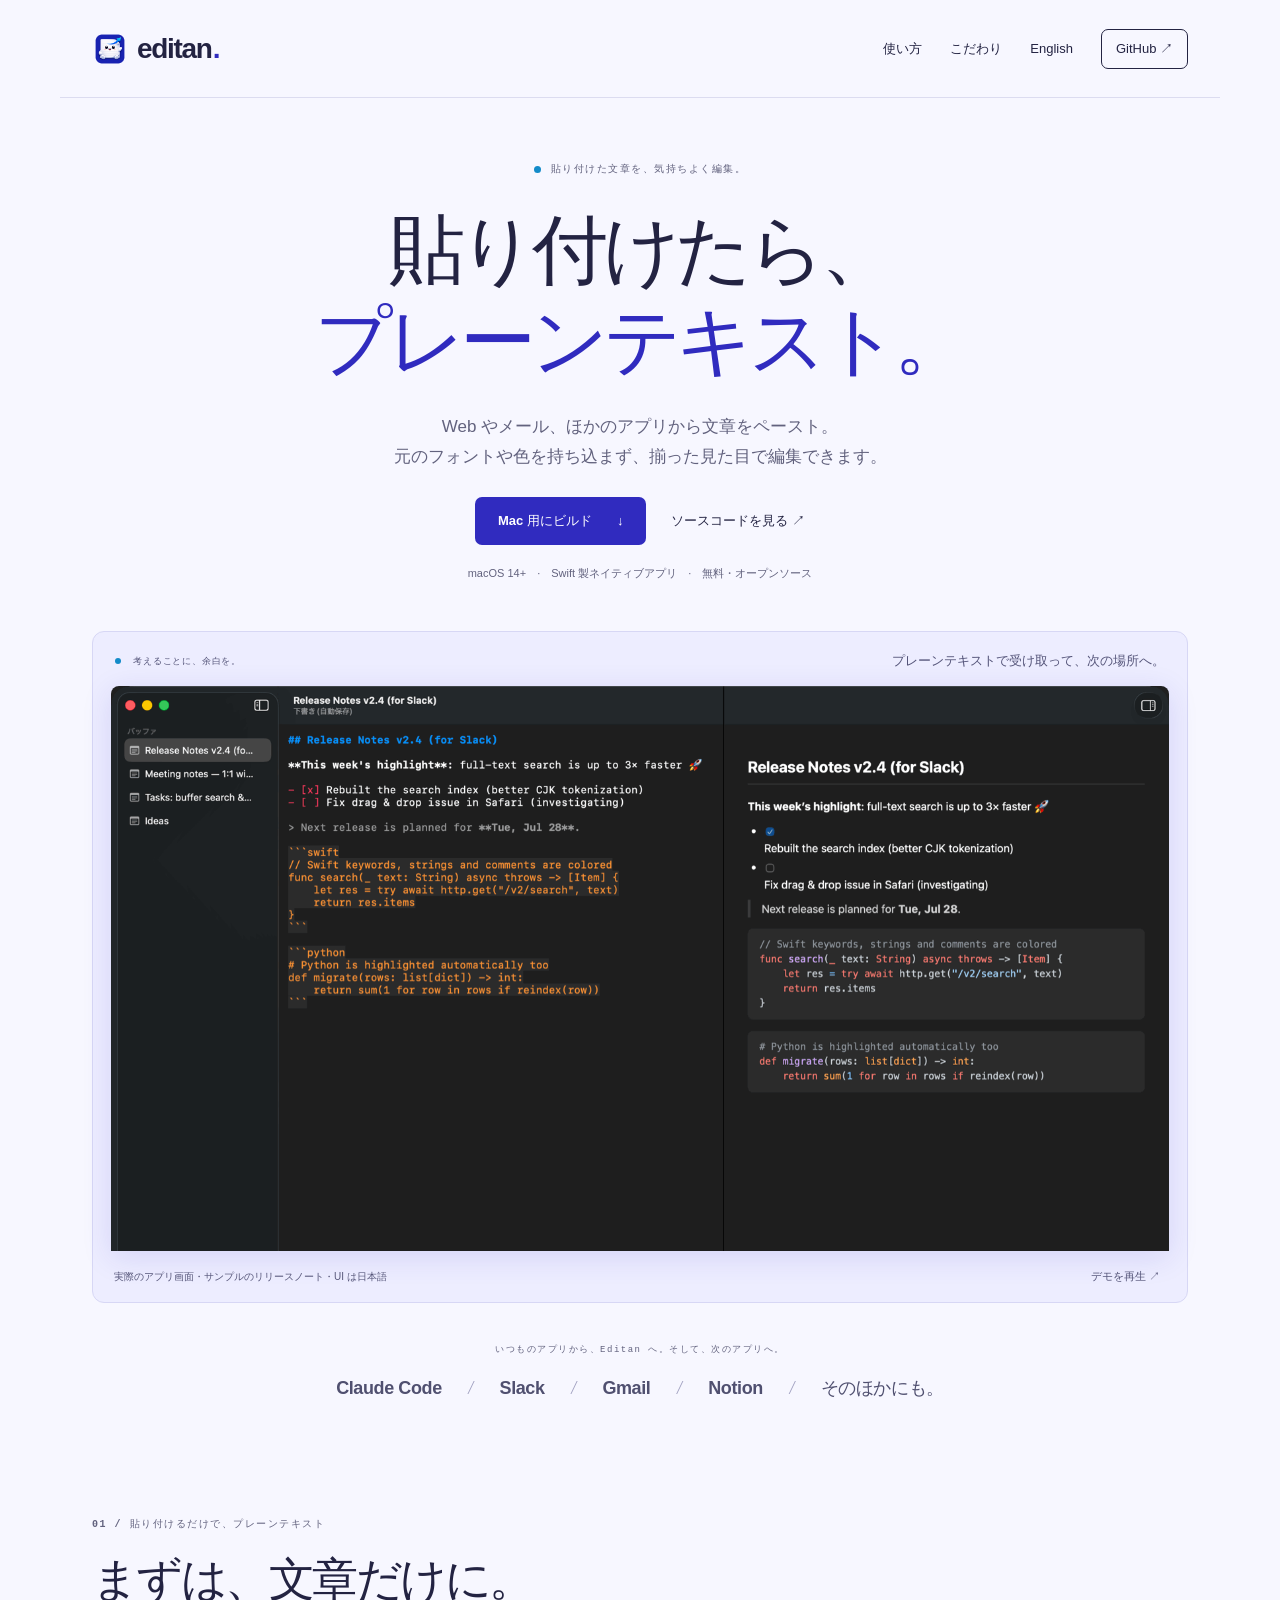
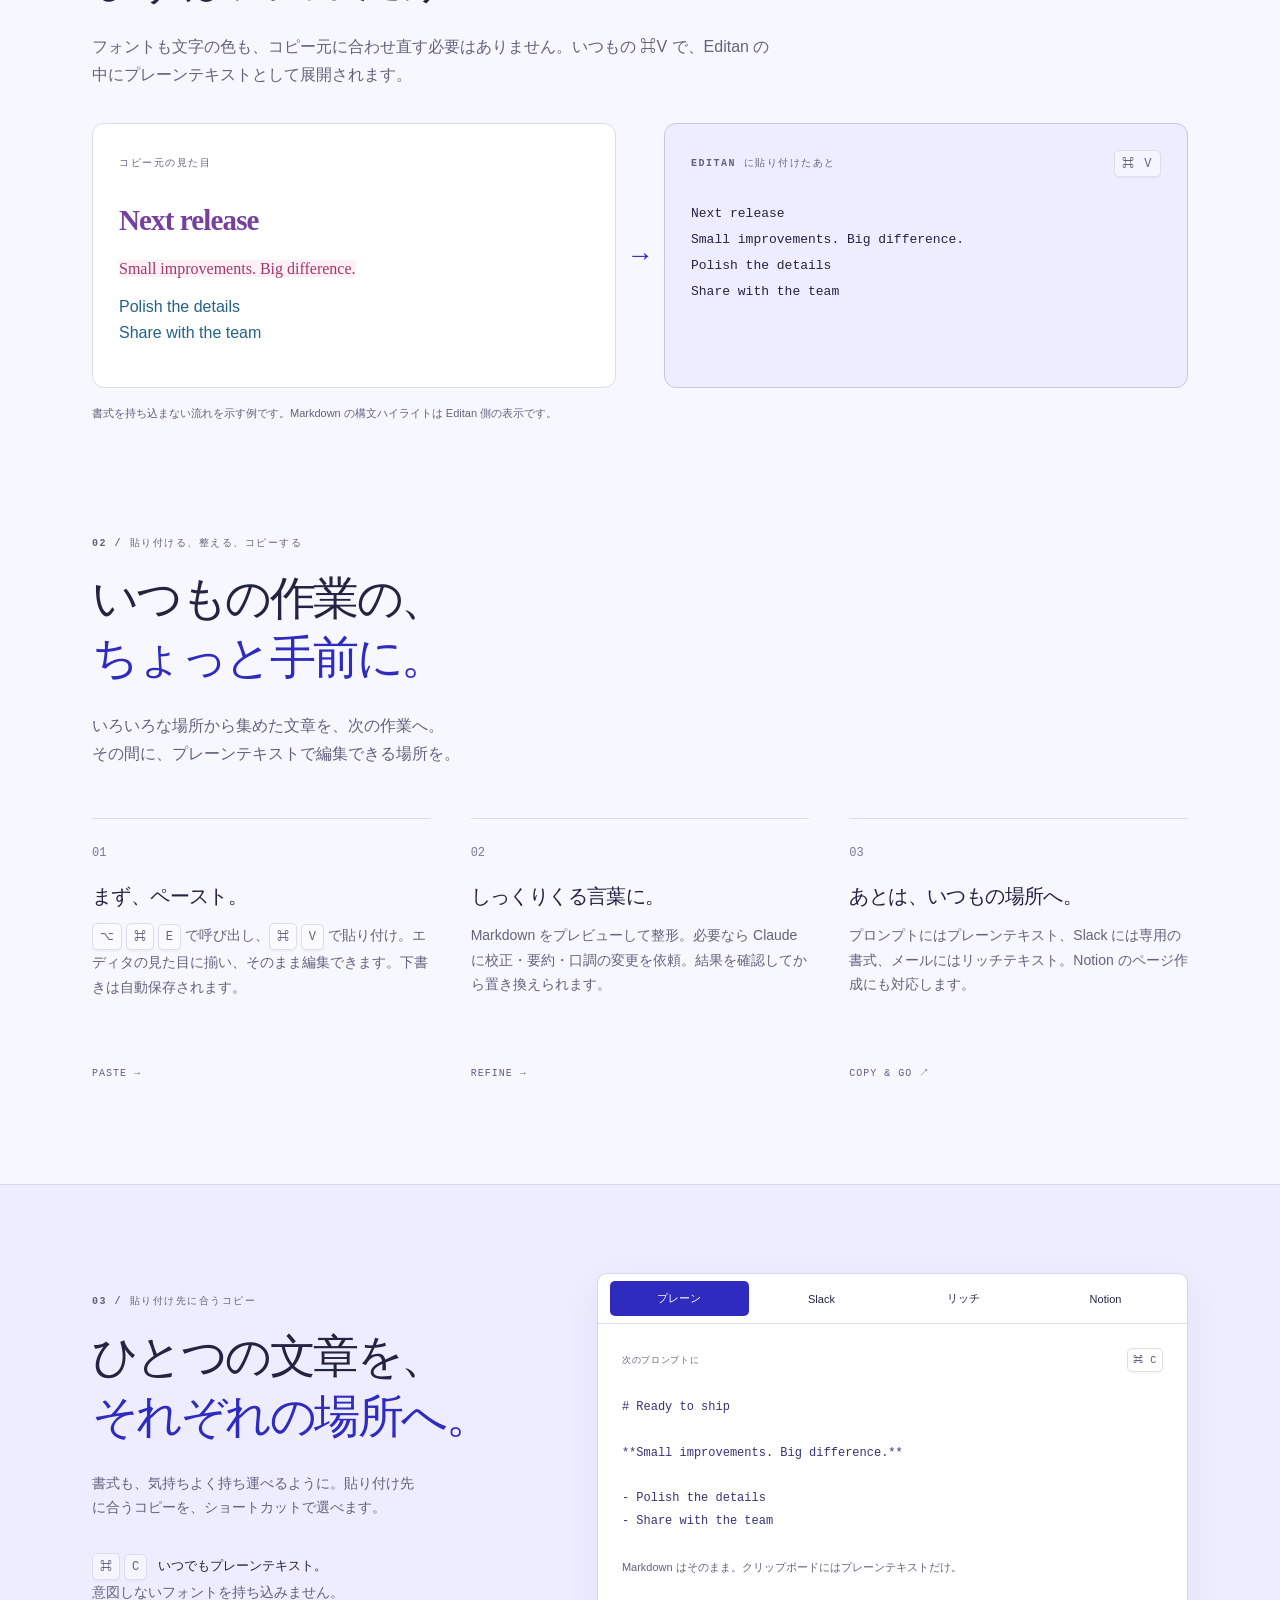
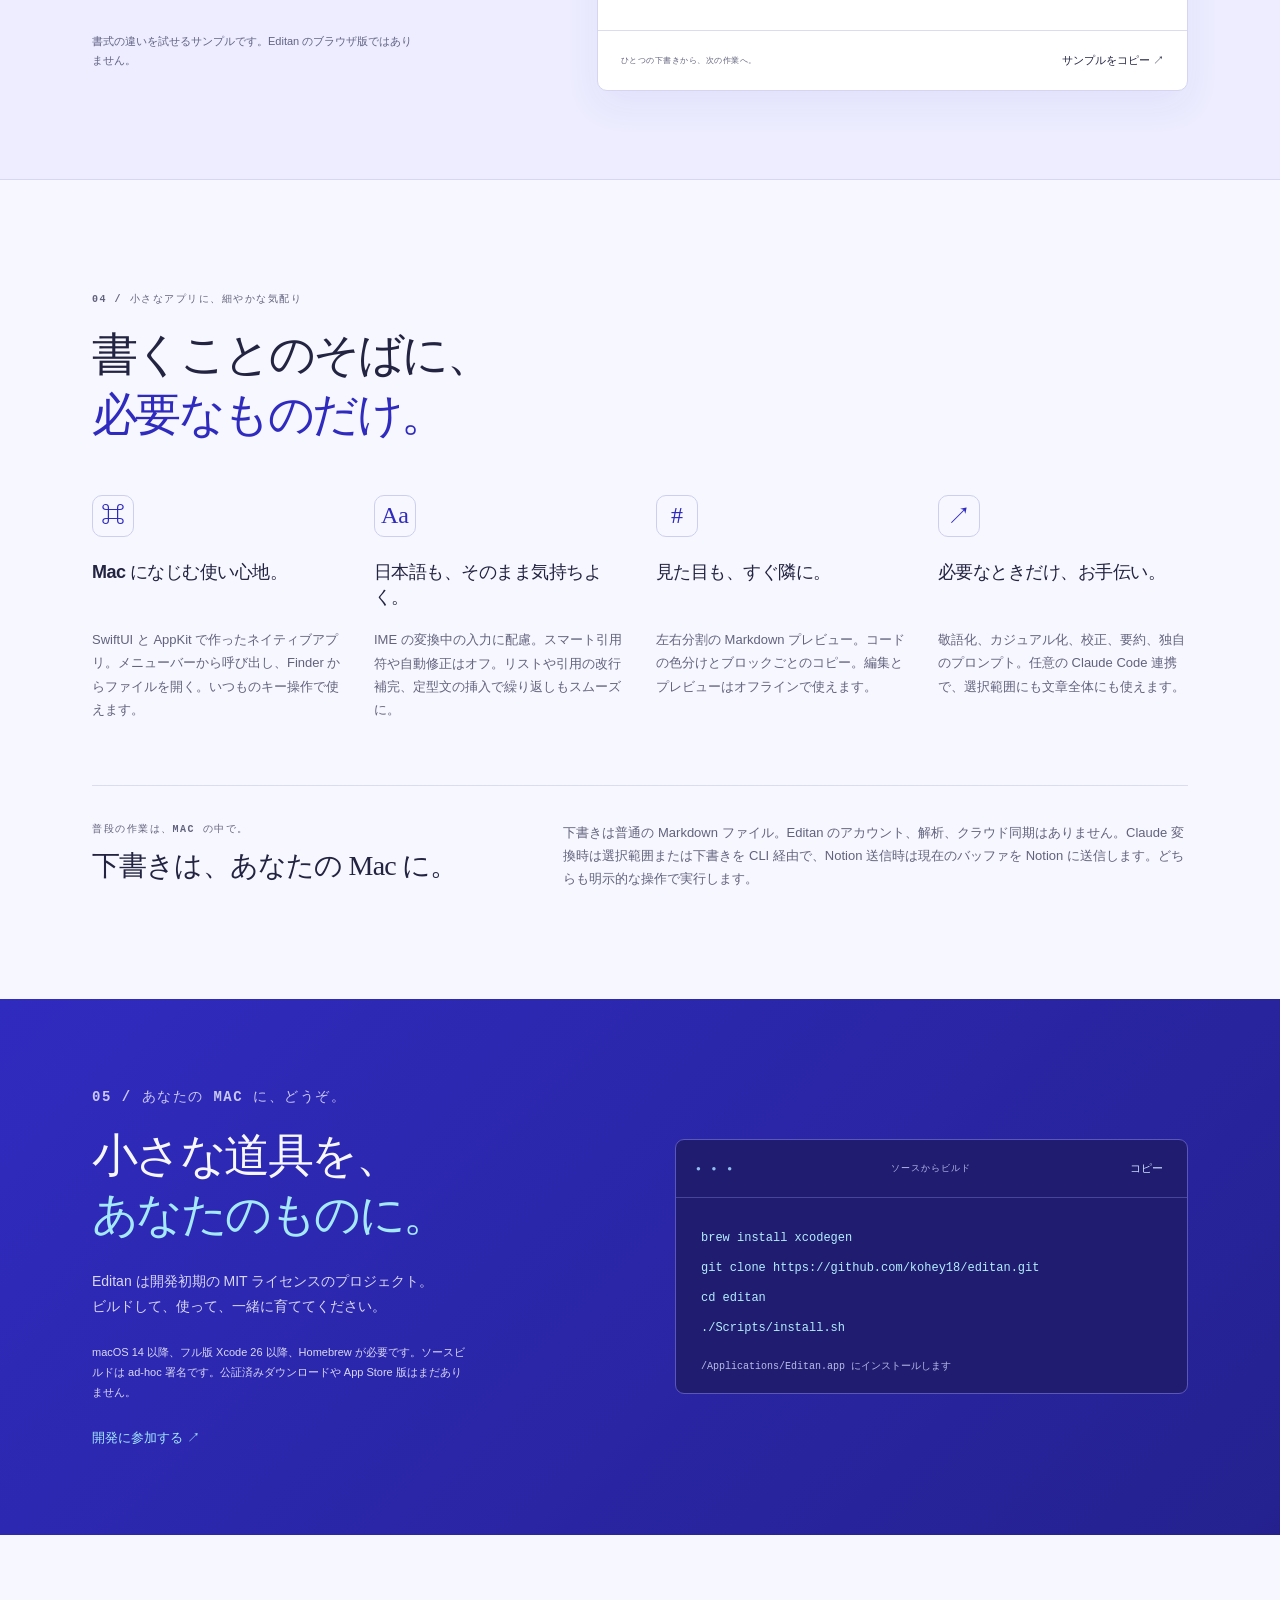
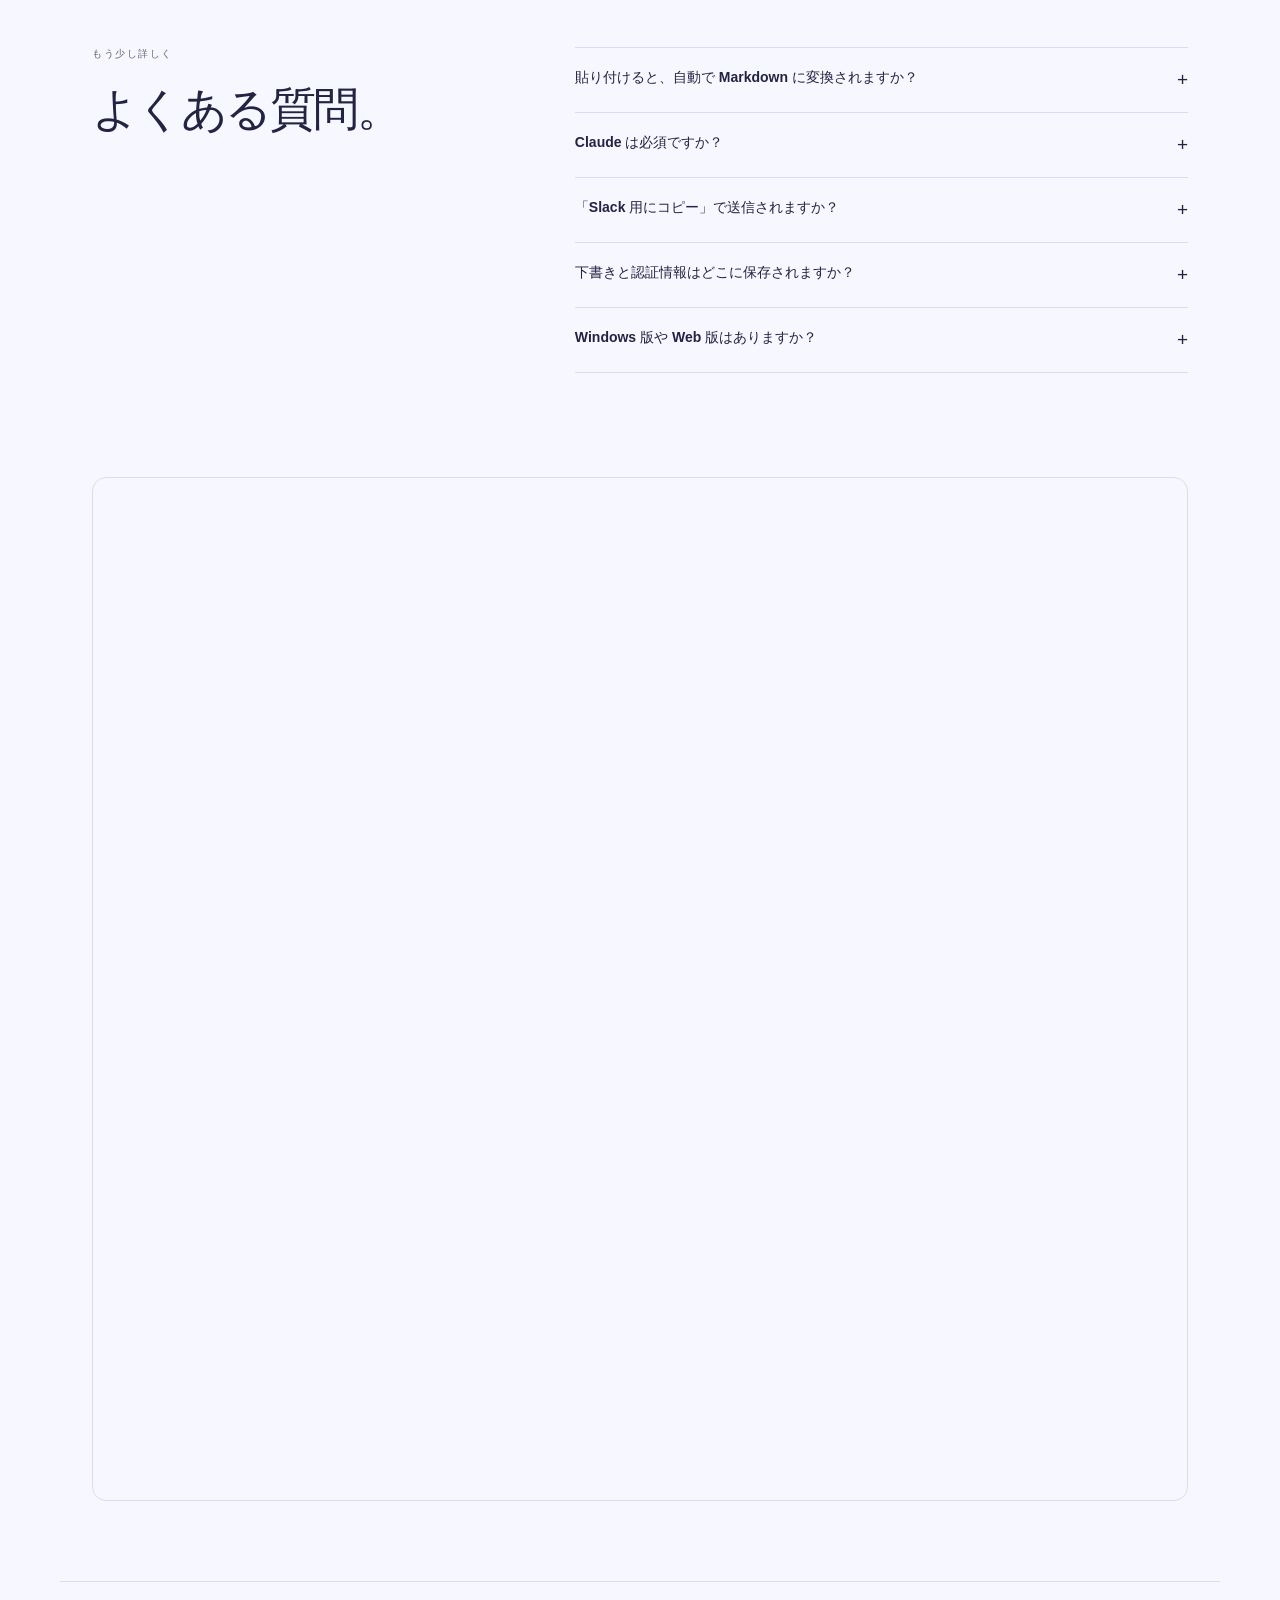
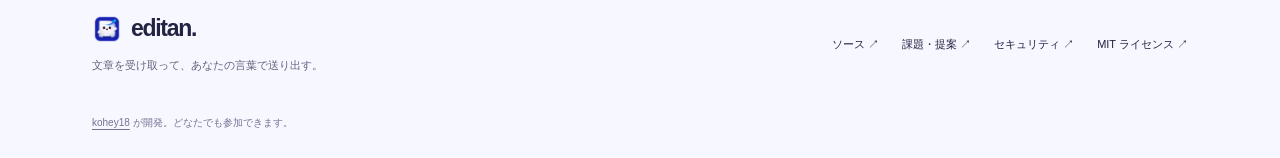
==== commit 865f86b1: "Lead with plain-text paste and add GPT Image 2.5 artwork" ====
--- a/docs/ja/index.html
+++ b/docs/ja/index.html
@@ -4,19 +4,24 @@
   <meta charset="utf-8">
   <meta name="viewport" content="width=device-width, initial-scale=1">
   <meta name="theme-color" content="#f7f7ff">
-  <meta name="description" content="ほかのアプリに貼る文章のための、Mac 専用エディタ。Markdown で下書きし、必要なら Claude で整え、Slack・メール・次のプロンプトへ。">
+  <meta name="description" content="Web やメールの文章を貼り付けると、プレーンテキストで編集できる Mac 専用エディタ。文章を整えて、次のアプリに合う書式でコピー。">
   <meta http-equiv="Content-Security-Policy" content="default-src 'self'; script-src 'self'; style-src 'self'; img-src 'self'; connect-src 'none'; object-src 'none'; base-uri 'none'; form-action 'none'">
   <meta name="referrer" content="no-referrer">
-  <title>Editan — ここで書いて、どこへでも。</title>
+  <title>Editan — 貼り付けたら、プレーンテキスト。</title>
   <link rel="canonical" href="https://kohey18.github.io/editan/ja/">
   <link rel="alternate" hreflang="en" href="https://kohey18.github.io/editan/">
   <link rel="alternate" hreflang="ja" href="https://kohey18.github.io/editan/ja/">
   <link rel="alternate" hreflang="x-default" href="https://kohey18.github.io/editan/">
   <meta property="og:type" content="website">
-  <meta property="og:title" content="Editan — ここで書いて、どこへでも。">
-  <meta property="og:description" content="文章を整えて、いつものアプリへ。Mac に小さな作業場所を。MIT ライセンスのオープンソース。">
+  <meta property="og:title" content="Editan — 貼り付けたら、プレーンテキスト。">
+  <meta property="og:description" content="貼り付けた文章をプレーンテキストで扱う。整えて、次のアプリへ。Mac 専用のオープンソースエディタ。">
   <meta property="og:url" content="https://kohey18.github.io/editan/ja/">
-  <meta name="twitter:card" content="summary">
+  <meta property="og:image" content="https://kohey18.github.io/editan/assets/social.png">
+  <meta property="og:image:width" content="1536">
+  <meta property="og:image:height" content="1024">
+  <meta property="og:image:alt" content="Editan — Paste it here. Make it yours. A paper sheet turns into a cyan paper arrow.">
+  <meta name="twitter:card" content="summary_large_image">
+  <meta name="twitter:image" content="https://kohey18.github.io/editan/assets/social.png">
   <link rel="icon" type="image/png" href="../icon.png">
   <link rel="stylesheet" href="../assets/site.css">
   <script src="../assets/site.js" defer></script>
@@ -33,23 +38,36 @@
 </header>
 <main id="main">
   <section class="hero wrap" aria-labelledby="hero-title">
-    <div class="eyebrow"><span class="status-dot" aria-hidden="true"></span> 次のひらめきに、小さな作業場所を。</div>
-    <h1 id="hero-title">ここで書いて、<br><em>どこへでも。</em></h1>
-    <p class="hero-copy">次のプロンプト。言葉に迷うメール。チームへの報告。<br>Mac の小さな作業場所で文章を整えて、いつものアプリへ。</p>
+    <div class="eyebrow"><span class="status-dot" aria-hidden="true"></span> 貼り付けた文章を、気持ちよく編集。</div>
+    <h1 id="hero-title">貼り付けたら、<br><em>プレーンテキスト。</em></h1>
+    <p class="hero-copy">Web やメール、ほかのアプリから文章をペースト。<br>元のフォントや色を持ち込まず、揃った見た目で編集できます。</p>
     <div class="hero-actions"><a class="button primary" href="#install">Mac 用にビルド <span aria-hidden="true">↓</span></a><a class="text-link" href="https://github.com/kohey18/editan">ソースコードを見る <span aria-hidden="true">↗</span></a></div>
     <p class="hero-meta">macOS 14+ <span>·</span> Swift 製ネイティブアプリ <span>·</span> 無料・オープンソース</p>
     <figure class="product-shot">
-      <div class="shot-label"><span><span class="small-dot" aria-hidden="true"></span> 考えることに、余白を。</span><span>Markdown で書いて、次の場所へ。</span></div>
+      <div class="shot-label"><span><span class="small-dot" aria-hidden="true"></span> 考えることに、余白を。</span><span>プレーンテキストで受け取って、次の場所へ。</span></div>
       <div class="screenshot-crop"><img id="editor-image" src="../assets/editor.png" width="1600" height="1255" fetchpriority="high" alt="macOS 上の Editan。左に下書き一覧、中央に Markdown エディタ、右にコードを色分けしたライブプレビュー。"></div>
       <figcaption><span>実際のアプリ画面・サンプルのリリースノート・UI は日本語</span><button class="replay" type="button" data-demo="../demo.gif" data-still="../assets/editor.png" aria-pressed="false" hidden>デモを再生 <span aria-hidden="true">↗</span></button></figcaption>
     </figure>
-    <div class="destinations"><span>いつものアプリに貼り付ける、その前に。</span><p>Claude Code <i>/</i> Slack <i>/</i> Gmail <i>/</i> Notion <i>/</i> そのほかにも。</p></div>
+    <div class="destinations"><span>いつものアプリから、Editan へ。そして、次のアプリへ。</span><p>Claude Code <i>/</i> Slack <i>/</i> Gmail <i>/</i> Notion <i>/</i> そのほかにも。</p></div>
+  </section>
+
+  <section class="paste-section section wrap" aria-labelledby="paste-title">
+    <div class="section-heading"><p class="eyebrow">01 / 貼り付けるだけで、プレーンテキスト</p><h2 id="paste-title">まずは、文章だけに。</h2><p>フォントも文字の色も、コピー元に合わせ直す必要はありません。いつもの ⌘V で、Editan の中にプレーンテキストとして展開されます。</p></div>
+    <div class="paste-comparison">
+      <div class="paste-example"><p class="eyebrow">コピー元の見た目</p><div class="source-example"><h3>Next release</h3><p>Small improvements. Big difference.</p><p>Polish the details<br>Share with the team</p></div></div>
+      <span class="paste-arrow" aria-hidden="true">→</span>
+      <div class="paste-example clean"><p class="eyebrow">Editan に貼り付けたあと <kbd>⌘ V</kbd></p><pre>Next release
+Small improvements. Big difference.
+Polish the details
+Share with the team</pre></div>
+    </div>
+    <p class="paste-caption">書式を持ち込まない流れを示す例です。Markdown の構文ハイライトは Editan 側の表示です。</p>
   </section>
 
   <section class="workflow section wrap" id="workflow" aria-labelledby="workflow-title">
-    <div class="section-heading"><p class="eyebrow">01 / 書く、整える、貼り付ける</p><h2 id="workflow-title">いつもの作業の、<br><em>ちょっと手前に。</em></h2><p>書いた文章の行き先は、たいてい別のアプリ。<br>Editan は、その日常的な動作のために作られました。</p></div>
+    <div class="section-heading"><p class="eyebrow">02 / 貼り付ける、整える、コピーする</p><h2 id="workflow-title">いつもの作業の、<br><em>ちょっと手前に。</em></h2><p>いろいろな場所から集めた文章を、次の作業へ。<br>その間に、プレーンテキストで編集できる場所を。</p></div>
     <div class="steps">
-      <article><span class="step-number">01</span><h3>まず、書く場所を。</h3><p><kbd>⌥</kbd> <kbd>⌘</kbd> <kbd>E</kbd> で呼び出して、新しい下書きを。入力するたび自動保存されるので、考えを止めずに書けます。</p><span class="step-note">WRITE →</span></article>
+      <article><span class="step-number">01</span><h3>まず、ペースト。</h3><p><kbd>⌥</kbd> <kbd>⌘</kbd> <kbd>E</kbd> で呼び出し、<kbd>⌘</kbd> <kbd>V</kbd> で貼り付け。エディタの見た目に揃い、そのまま編集できます。下書きは自動保存されます。</p><span class="step-note">PASTE →</span></article>
       <article><span class="step-number">02</span><h3>しっくりくる言葉に。</h3><p>Markdown をプレビューして整形。必要なら Claude に校正・要約・口調の変更を依頼。結果を確認してから置き換えられます。</p><span class="step-note">REFINE →</span></article>
       <article><span class="step-number">03</span><h3>あとは、いつもの場所へ。</h3><p>プロンプトにはプレーンテキスト、Slack には専用の書式、メールにはリッチテキスト。Notion のページ作成にも対応します。</p><span class="step-note">COPY &amp; GO ↗</span></article>
     </div>
@@ -57,7 +75,7 @@
 
   <section class="copy-section" aria-labelledby="copy-title">
     <div class="wrap copy-layout">
-      <div><p class="eyebrow">02 / 貼り付け先に合うコピー</p><h2 id="copy-title">ひとつの文章を、<br><em>それぞれの場所へ。</em></h2><p>書式も、気持ちよく持ち運べるように。貼り付け先に合うコピーを、ショートカットで選べます。</p><p class="plain-promise"><kbd>⌘</kbd> <kbd>C</kbd> <strong>いつでもプレーンテキスト。</strong><br>意図しないフォントを持ち込みません。</p><p class="example-note">書式の違いを試せるサンプルです。Editan のブラウザ版ではありません。</p></div>
+      <div><p class="eyebrow">03 / 貼り付け先に合うコピー</p><h2 id="copy-title">ひとつの文章を、<br><em>それぞれの場所へ。</em></h2><p>書式も、気持ちよく持ち運べるように。貼り付け先に合うコピーを、ショートカットで選べます。</p><p class="plain-promise"><kbd>⌘</kbd> <kbd>C</kbd> <strong>いつでもプレーンテキスト。</strong><br>意図しないフォントを持ち込みません。</p><p class="example-note">書式の違いを試せるサンプルです。Editan のブラウザ版ではありません。</p></div>
       <div class="format-demo">
         <div class="format-tabs" role="tablist" aria-label="コピー書式のサンプル">
           <button type="button" role="tab" id="tab-plain" aria-controls="format-panel" aria-selected="true" tabindex="0" data-format="plain">プレーン</button>
@@ -82,7 +100,7 @@
   </section>
 
   <section class="section wrap details-section" id="details" aria-labelledby="details-title">
-    <div class="section-heading"><p class="eyebrow">03 / 小さなアプリに、細やかな気配り</p><h2 id="details-title">書くことのそばに、<br><em>必要なものだけ。</em></h2></div>
+    <div class="section-heading"><p class="eyebrow">04 / 小さなアプリに、細やかな気配り</p><h2 id="details-title">書くことのそばに、<br><em>必要なものだけ。</em></h2></div>
     <div class="detail-grid">
       <article><div class="feature-symbol" aria-hidden="true">⌘</div><h3>Mac になじむ使い心地。</h3><p>SwiftUI と AppKit で作ったネイティブアプリ。メニューバーから呼び出し、Finder からファイルを開く。いつものキー操作で使えます。</p></article>
       <article><div class="feature-symbol" aria-hidden="true">Aa</div><h3>日本語も、そのまま気持ちよく。</h3><p>IME の変換中の入力に配慮。スマート引用符や自動修正はオフ。リストや引用の改行補完、定型文の挿入で繰り返しもスムーズに。</p></article>
@@ -94,7 +112,7 @@
 
   <section class="install-section" id="install" aria-labelledby="install-title">
     <div class="wrap install-layout">
-      <div><p class="eyebrow">04 / あなたの Mac に、どうぞ。</p><h2 id="install-title">小さな道具を、<br><em>あなたのものに。</em></h2><p>Editan は開発初期の MIT ライセンスのプロジェクト。<br>ビルドして、使って、一緒に育ててください。</p><p class="install-note">macOS 14 以降、フル版 Xcode 26 以降、Homebrew が必要です。ソースビルドは ad-hoc 署名です。公証済みダウンロードや App Store 版はまだありません。</p><a class="text-link" href="https://github.com/kohey18/editan/blob/main/CONTRIBUTING.md">開発に参加する ↗</a></div>
+      <div><p class="eyebrow">05 / あなたの Mac に、どうぞ。</p><h2 id="install-title">小さな道具を、<br><em>あなたのものに。</em></h2><p>Editan は開発初期の MIT ライセンスのプロジェクト。<br>ビルドして、使って、一緒に育ててください。</p><p class="install-note">macOS 14 以降、フル版 Xcode 26 以降、Homebrew が必要です。ソースビルドは ad-hoc 署名です。公証済みダウンロードや App Store 版はまだありません。</p><a class="text-link" href="https://github.com/kohey18/editan/blob/main/CONTRIBUTING.md">開発に参加する ↗</a></div>
       <div class="terminal"><div class="terminal-bar"><span aria-hidden="true">● ● ●</span><span>ソースからビルド</span><button id="copy-install" type="button" hidden>コピー</button></div><pre><code id="install-command">brew install xcodegen
 git clone https://github.com/kohey18/editan.git
 cd editan
@@ -105,13 +123,15 @@
   <section class="section wrap faq-section" aria-labelledby="faq-title">
     <div><p class="eyebrow">もう少し詳しく</p><h2 id="faq-title">よくある質問。</h2></div>
     <div class="faq-list">
+      <details><summary>貼り付けると、自動で Markdown に変換されますか？</summary><p>貼り付けは、コピー元のテキストをプレーンテキストで取り込む操作です。Web ページの装飾やレイアウトを Markdown の記法に変換するものではありません。もともと含まれる Markdown の文字は、そのまま編集できます。</p></details>
       <details><summary>Claude は必須ですか？</summary><p>いいえ。下書き、Markdown プレビュー、整形、定型文、コピーは Claude なしで使えます。AI 変換のみ、認証済みの新しい Claude Code CLI が必要です。利用枠や課金は CLI の設定に従います。</p></details>
       <details><summary>「Slack 用にコピー」で送信されますか？</summary><p>送信はしません。Slack 向けのテキストをコピーして、ご自身で貼り付けます。リッチテキストのコピーも同様です。Notion 送信は、設定した連携と親ページを使って新しいページを作成します。</p></details>
       <details><summary>下書きと認証情報はどこに保存されますか？</summary><p>下書きは ~/Library/Application Support/Editan/Buffers/ 内の Markdown ファイルです。Editan による暗号化は行いません。Notion トークンは macOS Keychain に保存します。旧形式からの移行に成功すると、以前の設定値を削除します。</p></details>
       <details><summary>Windows 版や Web 版はありますか？</summary><p>現在は macOS 専用です。アプリの UI は日本語。このサイトは英語と日本語で利用できます。</p></details>
     </div>
   </section>
+  <figure class="brand-art wrap"><img src="../assets/social.png" width="1536" height="1024" loading="lazy" decoding="async" alt="Editan — Paste it here. Make it yours. 水色の矢印へと変わる紙のイラスト。"></figure>
 </main>
-<footer class="wrap site-footer"><div><a class="wordmark" href="./"><img src="../icon.png" width="30" height="30" alt="">editan.</a><p>少し整えて、いつもの世界へ。</p></div><div class="footer-links"><a href="https://github.com/kohey18/editan">ソース ↗</a><a href="https://github.com/kohey18/editan/issues">課題・提案 ↗</a><a href="https://github.com/kohey18/editan/blob/main/SECURITY.md">セキュリティ ↗</a><a href="https://github.com/kohey18/editan/blob/main/LICENSE">MIT ライセンス ↗</a></div><p class="footer-credit"><a href="https://github.com/kohey18">kohey18</a> が開発。どなたでも参加できます。</p></footer>
+<footer class="wrap site-footer"><div><a class="wordmark" href="./"><img src="../icon.png" width="30" height="30" alt="">editan.</a><p>文章を受け取って、あなたの言葉で送り出す。</p></div><div class="footer-links"><a href="https://github.com/kohey18/editan">ソース ↗</a><a href="https://github.com/kohey18/editan/issues">課題・提案 ↗</a><a href="https://github.com/kohey18/editan/blob/main/SECURITY.md">セキュリティ ↗</a><a href="https://github.com/kohey18/editan/blob/main/LICENSE">MIT ライセンス ↗</a></div><p class="footer-credit"><a href="https://github.com/kohey18">kohey18</a> が開発。どなたでも参加できます。</p></footer>
 </body>
 </html>
--- a/docs/assets/site.css
+++ b/docs/assets/site.css
@@ -1,7 +1,11 @@
 :root{--paper:#f7f7ff;--ink:#232342;--muted:#62627e;--line:#dcdcf0;--accent:#302bbf;--sky:#a4e9ff;--white:#ffffff;--mono:ui-monospace,SFMono-Regular,Menlo,monospace;--serif:Georgia,'Times New Roman','Yu Mincho',serif;font-family:-apple-system,BlinkMacSystemFont,'Segoe UI','Hiragino Kaku Gothic ProN','Yu Gothic',sans-serif;color:var(--ink);background:var(--paper);font-synthesis:none}
 *{box-sizing:border-box}html{scroll-behavior:smooth;scroll-padding-top:30px}body{margin:0}a{color:inherit;text-decoration:none}button{font:inherit;color:inherit;cursor:pointer}button:disabled{cursor:default;opacity:.65}button[hidden],[hidden]{display:none!important}button,a,summary{-webkit-tap-highlight-color:transparent}a:focus-visible,button:focus-visible,summary:focus-visible,[tabindex]:focus-visible{outline:3px solid #137cbd;outline-offset:5px}p{font-size:16px;line-height:1.75;color:var(--muted)}img{max-width:100%;display:block}h1,h2,h3,p,figure{margin-top:0}h1,h2{font-family:var(--serif);font-weight:400;letter-spacing:-.055em}h1 em,h2 em{font-weight:400;color:var(--accent)}h3{font-size:20px;letter-spacing:-.03em;line-height:1.35}kbd{display:inline-block;white-space:nowrap;font:12px var(--mono);padding:5px 7px;border:1px solid var(--line);border-radius:5px;box-shadow:0 2px 0 #00000008;background:#ffffff70}pre{font-family:var(--mono);white-space:pre-wrap;overflow-wrap:anywhere}::selection{background:var(--sky)}.wrap{max-width:1160px;margin-inline:auto;padding-inline:32px}.skip{position:absolute;left:16px;top:-100px;z-index:10;padding:14px;background:var(--sky)}.skip:focus{top:16px}.site-header{display:flex;justify-content:space-between;align-items:center;min-height:98px;border-bottom:1px solid var(--line)}.wordmark{display:inline-flex;align-items:center;gap:9px;font-size:28px;font-weight:750;letter-spacing:-1.3px}.wordmark-dot{color:var(--accent);margin-left:-8px}.site-header nav{display:flex;align-items:center;gap:28px;font-size:13px;font-weight:500}.site-header nav a:hover,.footer-links a:hover,.text-link:hover{text-decoration:underline;text-underline-offset:5px}.nav-github{border:1px solid var(--ink);border-radius:7px;padding:10px 14px}.hero{padding-top:64px;text-align:center}.eyebrow{font:10px/1.5 var(--mono);font-weight:550;letter-spacing:1.5px;color:var(--muted);text-transform:uppercase}.hero .eyebrow{display:flex;align-items:center;justify-content:center;gap:10px}.status-dot,.small-dot{display:inline-block;width:7px;height:7px;background:#138bc9;border-radius:50%}.hero h1{font-size:clamp(64px,8.1vw,108px);line-height:.99;margin:28px 0 25px}.hero-copy{font-size:17px;line-height:1.75;margin-bottom:25px}.hero-actions{display:flex;justify-content:center;align-items:center;gap:25px}.button{display:inline-flex;align-items:center;justify-content:center;gap:25px;padding:15px 23px;border-radius:7px;font-size:13px;font-weight:600;transition:background .15s,transform .15s}.primary{background:var(--accent);color:white}.primary:hover{background:#242199;transform:translateY(-2px)}.text-link{font-size:13px;font-weight:600}.hero-meta{font-size:11px;margin:19px 0 48px}.hero-meta span{padding:0 8px}.product-shot{margin:0;background:#ededff;padding:18px 18px 0;border:1px solid #d7d7f5;border-radius:12px}.shot-label{display:flex;align-items:center;justify-content:space-between;font:9px var(--mono);letter-spacing:.8px;margin:2px 4px 16px;color:#545479}.shot-label .small-dot{margin-right:6px;width:6px;height:6px}.shot-label>span:last-child{font-family:var(--serif);font-size:13px;letter-spacing:0;font-style:italic}.screenshot-crop{max-height:565px;overflow:hidden;border-radius:8px 8px 0 0;box-shadow:0 6px 30px #302bbf20;background:#202020}.screenshot-crop img{width:100%;height:auto}.product-shot figcaption{display:flex;justify-content:space-between;align-items:center;gap:12px;padding:12px 3px;font-size:10px;text-align:left;color:#555579}.replay{border:0;background:transparent;font-size:11px;flex-shrink:0;padding:6px}.destinations{padding:35px 0 0}.destinations>span{font:9px var(--mono);letter-spacing:1.5px;color:var(--muted)}.destinations p{margin:17px 0 0;font-size:18px;color:#505070;font-weight:550;letter-spacing:-.4px}.destinations i{font-weight:400;font-family:var(--serif);padding:0 22px;color:#a0a0c0}.section{padding-top:112px;padding-bottom:104px}.section-heading h2,h2{font-size:clamp(38px,4.4vw,58px);line-height:1.08;margin:18px 0 24px}.section-heading>p:last-child{font-size:16px}.steps{display:grid;grid-template-columns:repeat(3,1fr);gap:40px;margin-top:50px}.steps article{border-top:1px solid var(--line);padding-top:23px}.step-number{font:12px var(--mono);color:#777797}.steps h3{margin:23px 0 13px}.steps p{font-size:14px;min-height:110px}.step-note{font:10px var(--mono);letter-spacing:1px;color:#5e5e85}.copy-section{background:#ededff;border-block:1px solid #d7d7f5;padding:88px 0}.copy-layout{display:grid;grid-template-columns:.85fr 1.15fr;align-items:center;gap:68px}.copy-layout>div>p{font-size:14px;max-width:330px}.copy-layout .eyebrow{font-size:10px}.plain-promise{margin-top:33px}.plain-promise strong{font-size:13px;margin-left:7px;color:var(--ink)}.copy-layout .example-note{font-size:11px;margin:28px 0 0;color:#626285}.format-demo{background:var(--white);border:1px solid #d5d5f0;box-shadow:0 14px 36px #302bbf10;border-radius:10px;overflow:hidden}.format-tabs{display:flex;border-bottom:1px solid var(--line);padding:7px 12px;gap:3px;flex-wrap:wrap}.format-tabs button{flex:1;border:0;background:none;border-radius:5px;padding:10px 8px;font-size:11px;white-space:nowrap}.format-tabs button[aria-selected=true]{background:var(--accent);color:white}.format-tabs button:hover:not([aria-selected=true]){background:#e8efff}.format-panel{min-height:306px;padding:24px}.demo-context{display:flex;align-items:center;justify-content:space-between;gap:12px;margin-bottom:24px;font:9px var(--mono);letter-spacing:.7px;color:var(--muted)}.demo-context kbd{font-size:10px;padding:5px}.format-panel pre{font-size:12px;line-height:1.9;margin:0 0 25px;min-height:137px;color:#353478}.rich-example{min-height:162px;font-size:13px}.rich-example h3{font-size:25px;margin-bottom:20px}.rich-example p{font-size:13px}.rich-example ul{padding-left:20px;line-height:1.9}.format-note{font-size:11px;margin:0;line-height:1.65}.demo-footer{border-top:1px solid var(--line);padding:17px 23px;display:flex;justify-content:space-between;align-items:center;gap:10px;flex-wrap:wrap}.demo-footer>span:first-child{font:8px var(--mono);letter-spacing:.5px;color:var(--muted)}.demo-footer button{border:0;background:transparent;font-size:11px;padding:5px 0}.demo-footer [role=status]{font-size:11px;width:100%;color:#3e4090}.demo-footer [role=status]:empty{display:none}.detail-grid{display:grid;grid-template-columns:repeat(4,1fr);gap:32px;margin-top:50px}.feature-symbol{display:flex;align-items:center;justify-content:center;width:42px;height:42px;font-size:24px;font-family:var(--serif);color:var(--accent);border:1px solid #ceceef;border-radius:10px;margin-bottom:23px}.detail-grid h3{font-size:18px;line-height:1.4;min-height:50px}.detail-grid p{font-size:13px;line-height:1.8}.local-note{display:grid;grid-template-columns:1fr 1.5fr;gap:55px;padding:32px 0 0;border-top:1px solid var(--line);margin-top:50px;align-items:center}.local-note h3{font-family:var(--serif);font-weight:400;font-size:28px;margin:10px 0}.local-note p{font-size:13px;margin:0}.install-section{padding:88px 0;background:linear-gradient(135deg,#302bbf,#24218f);color:var(--paper)}.install-layout{display:grid;grid-template-columns:1fr 1fr;gap:70px;align-items:center}.install-section .eyebrow{color:#c9c8f5}.install-section h2 em{color:var(--sky)}.install-section p{color:#d8d8f5;font-size:14px}.install-section .install-note{font-size:11px;max-width:380px;line-height:1.8;margin:25px 0}.install-section .text-link{color:var(--sky)}.terminal{border:1px solid #5a57bb;background:#201d70;border-radius:9px;overflow:hidden;min-width:0}.terminal-bar{display:flex;justify-content:space-between;align-items:center;border-bottom:1px solid #47449b;padding:17px 20px;font:9px var(--mono);letter-spacing:1px;color:#b8b9eb}.terminal-bar>span:first-child{font-size:8px;letter-spacing:3px;color:#91bdf0}.terminal-bar button{border:0;background:none;font-size:11px;color:#d2e6ff;padding:4px}.terminal pre{padding:25px 25px 16px;font-size:12px;line-height:2.5;margin:0;color:#b4edff}.terminal p{font:10px var(--mono);padding:0 25px 20px;margin:0;color:#b9bde9}.terminal [role=status]{display:block;font-size:11px;padding:0 25px 15px;color:var(--sky)}.terminal [role=status]:empty{display:none}.faq-section{display:grid;grid-template-columns:1fr 1.45fr;gap:60px}.faq-section h2{font-size:44px}.faq-list{border-top:1px solid var(--line)}details{border-bottom:1px solid var(--line);padding:21px 0}summary{cursor:pointer;font-size:14px;font-weight:550;list-style:none;display:flex;justify-content:space-between;gap:20px}summary::-webkit-details-marker{display:none}summary::after{content:'+';font-size:19px;font-weight:400}details[open] summary::after{content:'−'}details p{font-size:13px;margin:17px 22px 0 0;overflow-wrap:anywhere}.site-footer{border-top:1px solid var(--line);display:flex;justify-content:space-between;flex-wrap:wrap;align-items:center;gap:24px;padding-top:32px;padding-bottom:28px}.site-footer .wordmark{font-size:23px}.site-footer p{font-size:11px;margin:8px 0 0}.footer-links{display:flex;gap:23px;font-size:11px}.site-footer .footer-credit{width:100%;font-size:10px;color:#727293;margin-top:15px}.footer-credit a{text-decoration:underline;text-underline-offset:3px}
-html[lang=ja] h1{font-size:clamp(45px,6.5vw,82px);line-height:1.2;letter-spacing:-.07em}html[lang=ja] h2{font-size:clamp(32px,3.6vw,46px);line-height:1.3}html[lang=ja] h1 em,html[lang=ja] h2 em{font-style:normal}html[lang=ja] .steps p{min-height:125px}
+html[lang=ja] h1{font-size:clamp(30px,6vw,76px);line-height:1.2;letter-spacing:-.07em}html[lang=ja] h2{font-size:clamp(32px,3.6vw,46px);line-height:1.3}html[lang=ja] h1 em,html[lang=ja] h2 em{font-style:normal}html[lang=ja] .steps p{min-height:125px}
 @media(min-width:1500px){.hero{padding-top:78px}.hero h1{font-size:116px}}
 @media(max-width:900px){.copy-layout,.install-layout{gap:35px}.detail-grid{grid-template-columns:repeat(2,1fr);gap:30px 40px}.detail-grid h3{min-height:auto}.destinations i{padding:0 12px}.steps{gap:25px}.steps p{min-height:160px}.format-panel{padding:20px}.demo-context{font-size:8px}.faq-section{gap:35px}.local-note{gap:30px}.terminal pre{font-size:11px;padding-inline:20px}.shot-label>span:last-child{display:none}}
 @media(max-width:650px){.wrap{padding-inline:22px}.site-header{min-height:80px}.wordmark{font-size:25px}.site-header nav{gap:17px;font-size:12px}.site-header nav>a:nth-child(-n+2){display:none}.nav-github{padding:8px 11px}.hero{padding-top:46px}.hero .eyebrow{font-size:8px;letter-spacing:1px}.hero h1{font-size:68px;margin-top:24px}.hero-copy{font-size:14px}.hero-copy br{display:none}.hero-actions{gap:18px}.button{font-size:12px;gap:16px;padding:14px 18px}.text-link{font-size:12px}.hero-meta{font-size:10px;margin-bottom:33px}.hero-meta span{padding:0 4px}.product-shot{padding:10px 10px 0;border-radius:8px}.shot-label{font-size:7px;margin:3px 0 10px;letter-spacing:.4px}.screenshot-crop{max-height:260px;border-radius:4px 4px 0 0}.product-shot figcaption{font-size:8px;line-height:1.5;padding:8px 0;gap:4px}.product-shot figcaption>span{max-width:230px}.replay{font-size:9px;padding:5px}.destinations{padding-top:27px}.destinations>span{font-size:8px}.destinations p{font-size:13px;line-height:2.1;margin-top:10px}.destinations i{padding:0 6px}.section{padding-block:68px}.section-heading h2,h2{font-size:39px}.section-heading>p:last-child{font-size:14px}.steps{grid-template-columns:1fr;gap:30px;margin-top:34px}.steps article{padding-top:20px}.steps h3{margin:12px 0}.steps p,html[lang=ja] .steps p{min-height:0;max-width:440px}.step-note{font-size:9px}.copy-section{padding-block:60px}.copy-layout,.install-layout,.faq-section{grid-template-columns:1fr;gap:35px}.copy-layout>div>p{max-width:none}.copy-layout .example-note{margin-top:20px}.plain-promise{margin-top:24px}.format-panel{min-height:310px}.demo-context{font-size:9px}.format-tabs button{padding-inline:6px}.detail-grid{gap:27px;margin-top:35px}.detail-grid h3{font-size:16px}.detail-grid p{font-size:12px}.feature-symbol{margin-bottom:17px}.local-note{grid-template-columns:1fr;gap:10px;margin-top:32px;padding-top:27px}.local-note h3{font-size:26px}.install-section{padding-block:60px}.terminal pre{font-size:11px}.faq-section{gap:20px}.faq-section h2{font-size:40px;margin-bottom:0}.site-footer{gap:20px}.footer-links{gap:19px;flex-wrap:wrap}.site-footer .footer-credit{margin-top:4px}}
 @media(prefers-reduced-motion:reduce){html{scroll-behavior:auto}*,*::before,*::after{animation:none!important;transition:none!important}}
+
+/* Plain-text paste illustration: source formatting stays outside the editor. */
+.paste-section{padding-bottom:0}.paste-section .section-heading>p:last-child{max-width:680px}.paste-comparison{display:grid;grid-template-columns:1fr 48px 1fr;align-items:center;margin-top:34px}.paste-example{padding:26px;border:1px solid var(--line);border-radius:12px;background:var(--white);min-width:0}.paste-example .eyebrow{display:flex;align-items:center;justify-content:space-between;min-height:27px;margin-bottom:24px}.paste-example.clean{background:#ededff;border-color:#c8c6ef}.source-example{min-height:160px}.source-example h3{font-family:Georgia,serif;font-size:29px;color:#76409c;margin:0 0 15px}.source-example p{font-family:Georgia,serif;font-size:16px;line-height:1.6;margin-bottom:13px}.source-example p:first-of-type{color:#a23769;background:#fff0f6;display:inline}.source-example p:last-of-type{font-family:Arial,sans-serif;color:#256286;margin-top:13px}.paste-example pre{font:13px/2 var(--mono);color:var(--ink);min-height:160px;margin:0}.paste-arrow{text-align:center;color:var(--accent);font-size:27px}.paste-caption{font-size:11px;margin:16px 0 0}.brand-art{padding-bottom:64px}.brand-art img{width:100%;border:1px solid var(--line);border-radius:14px}
+@media(max-width:650px){.paste-comparison{grid-template-columns:1fr;gap:14px}.paste-arrow{transform:rotate(90deg)}.paste-example{padding:22px}.paste-example pre{font-size:11px;min-height:130px}.source-example{min-height:130px}.paste-caption{font-size:10px}.brand-art{padding-bottom:40px}}
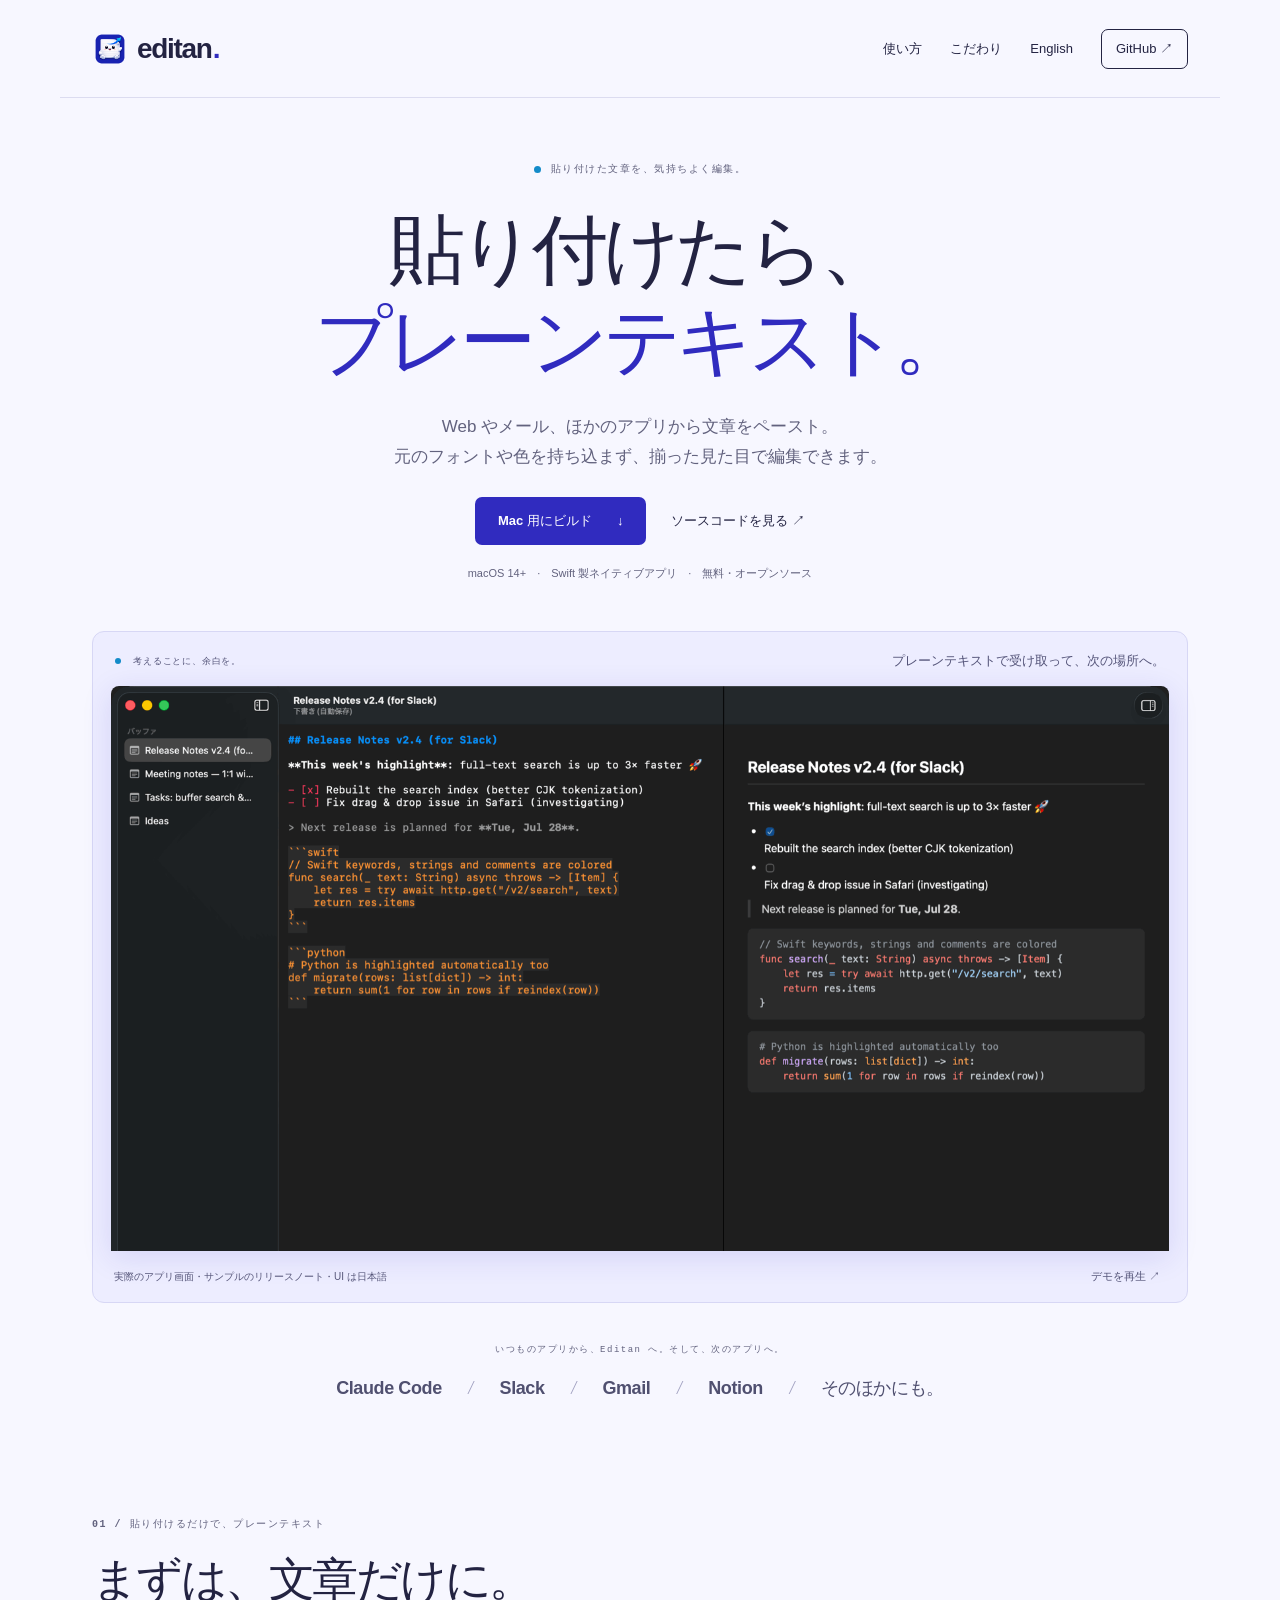
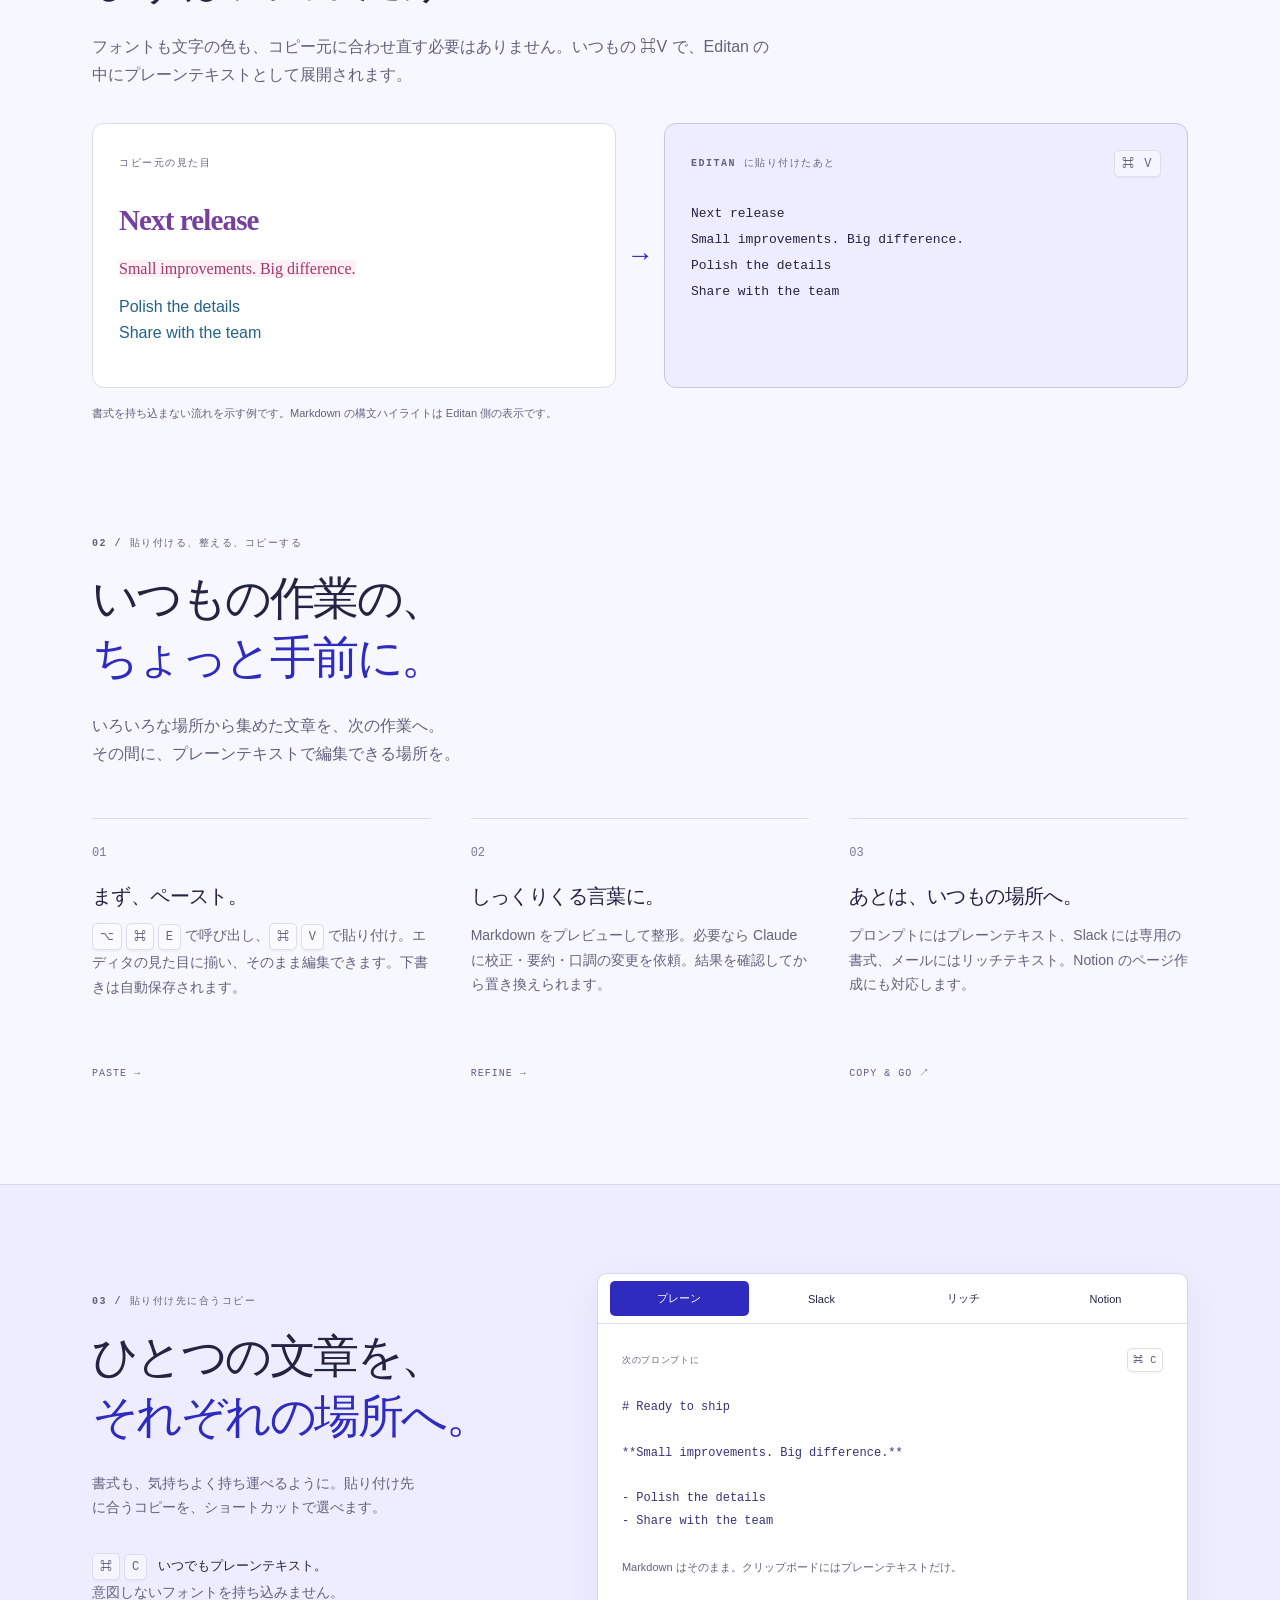
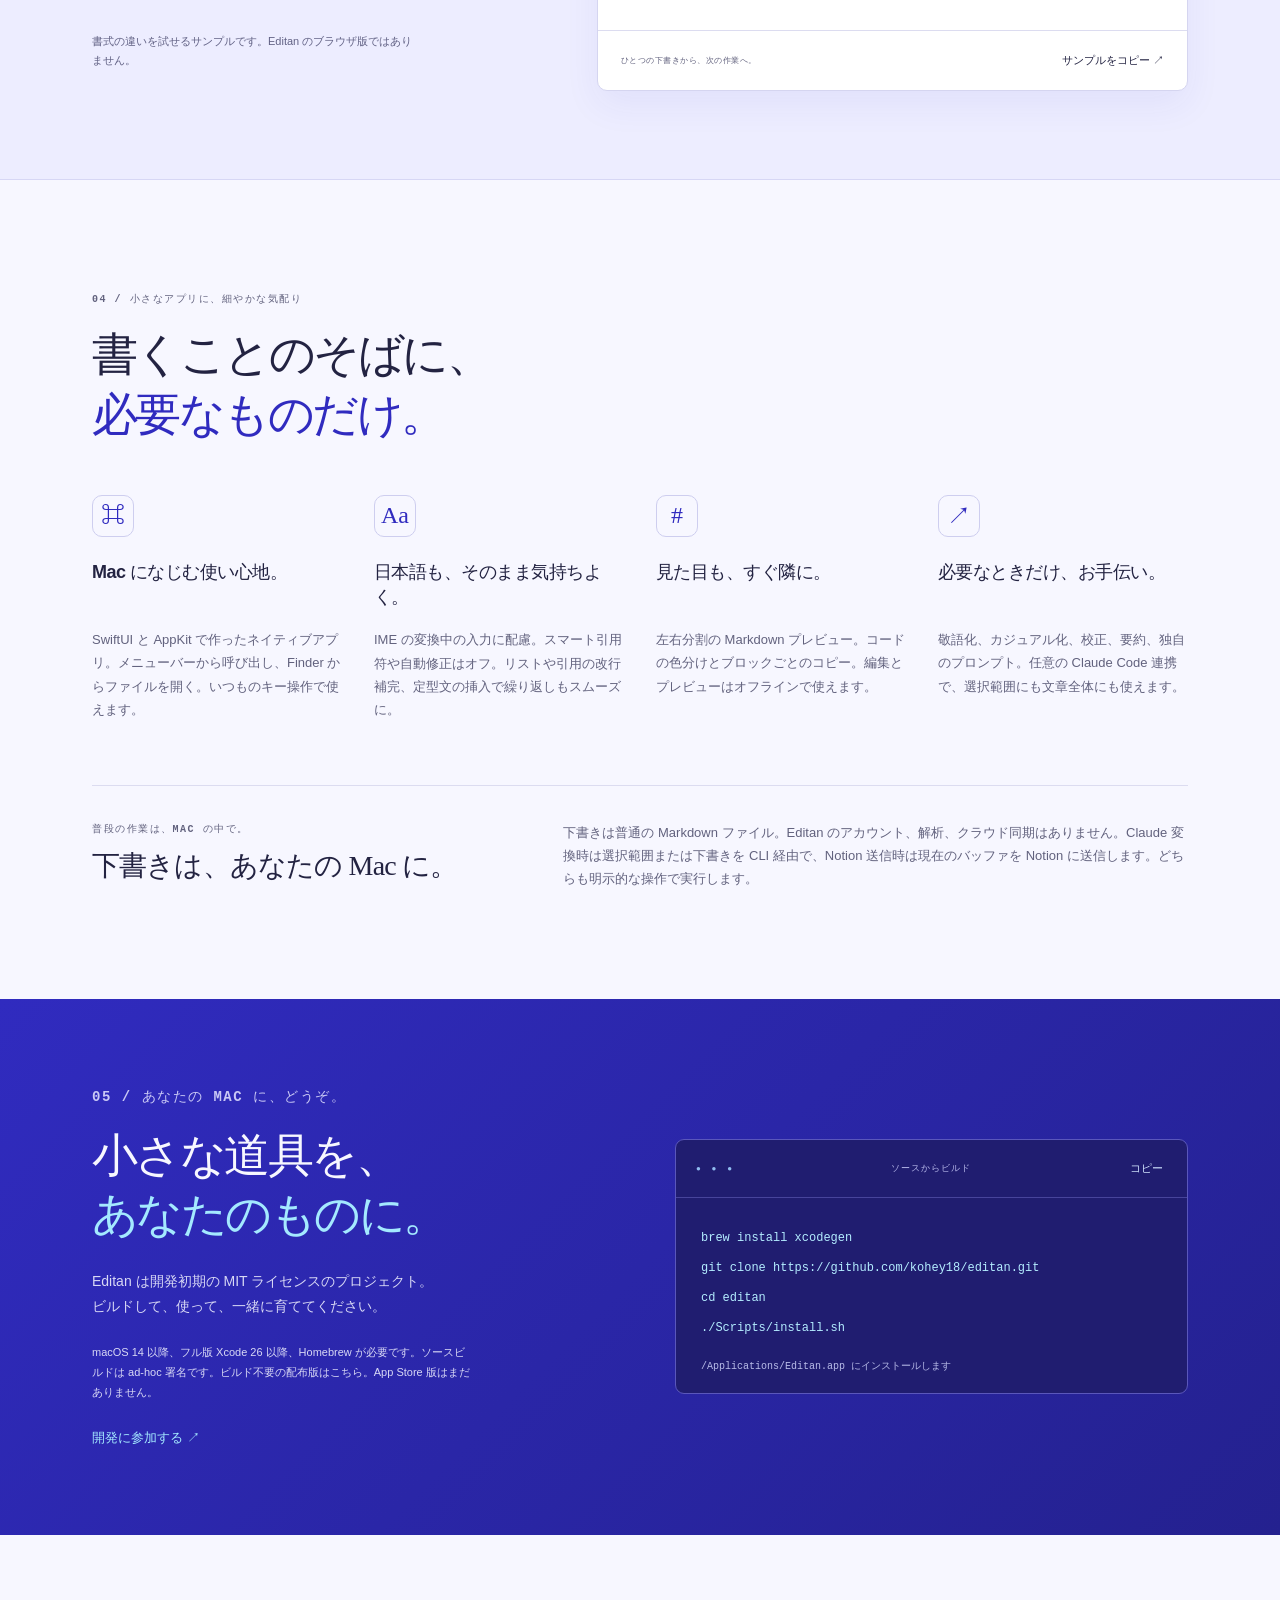
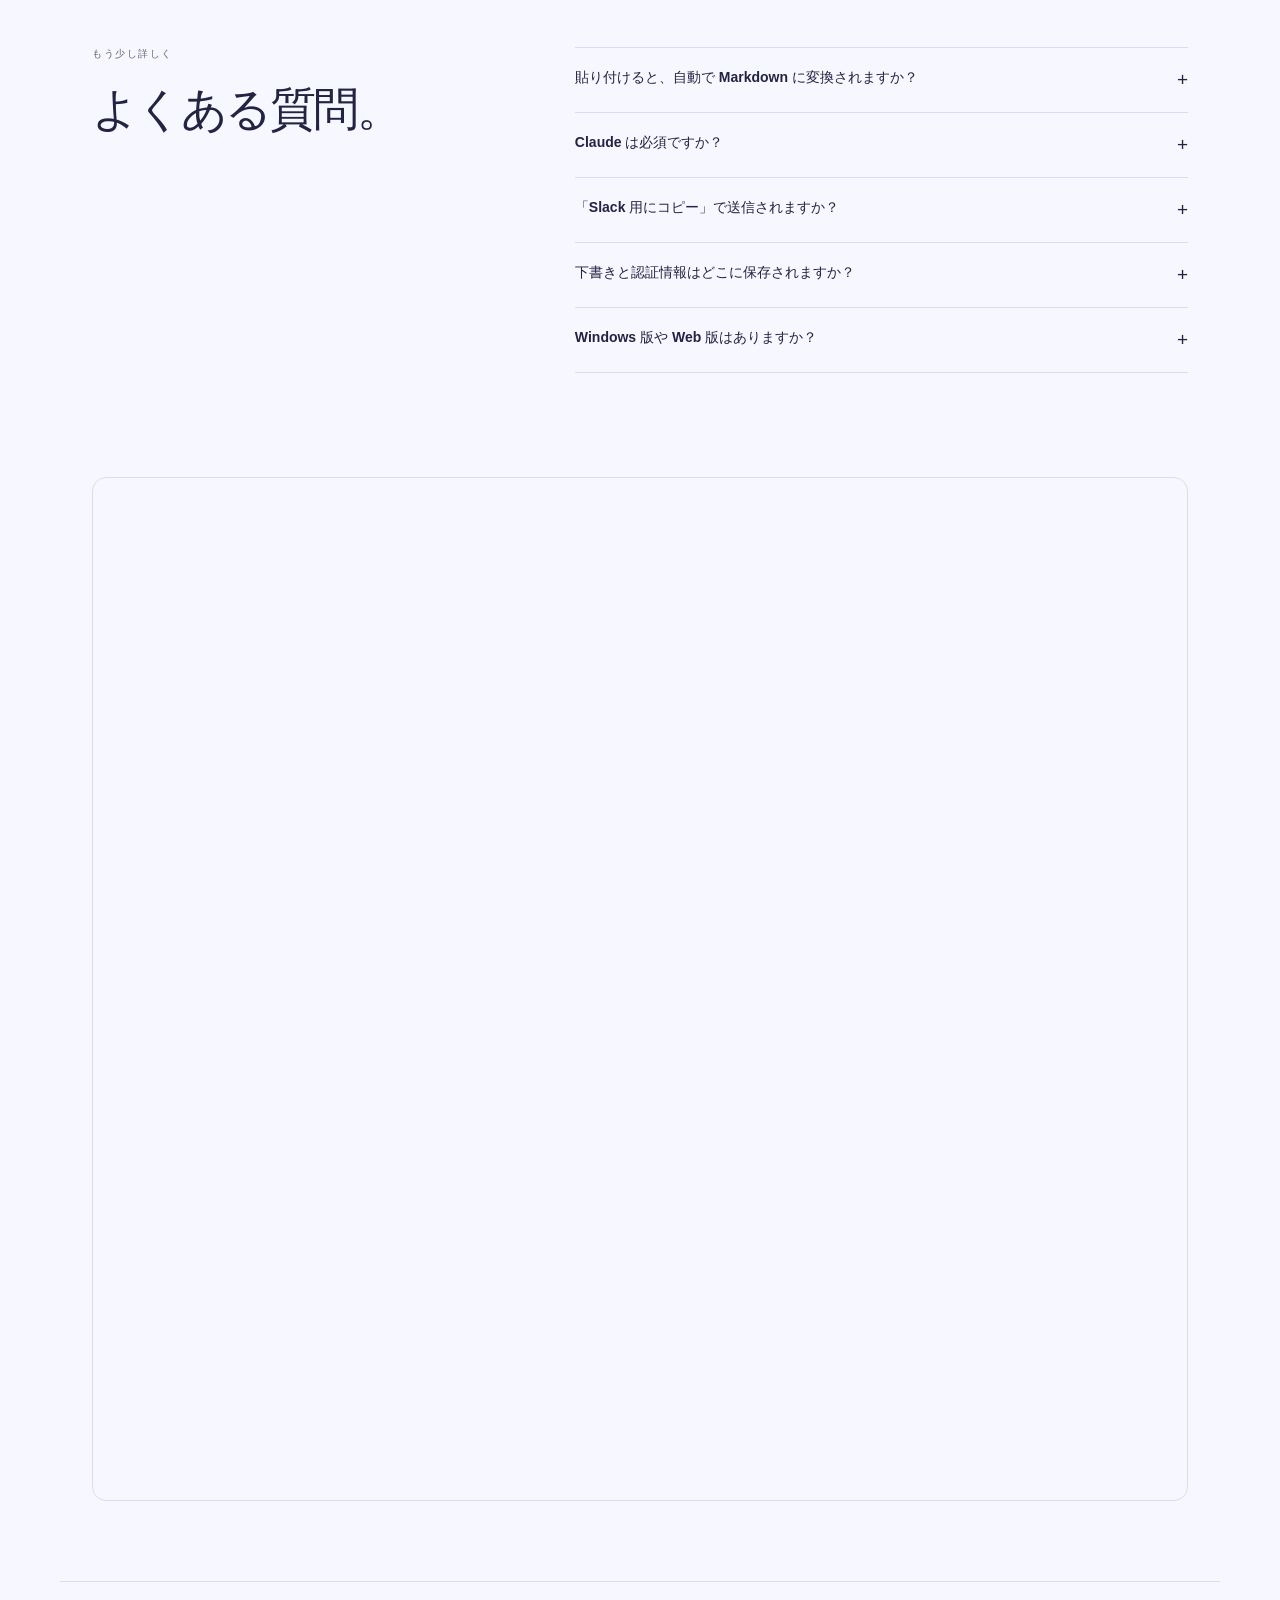
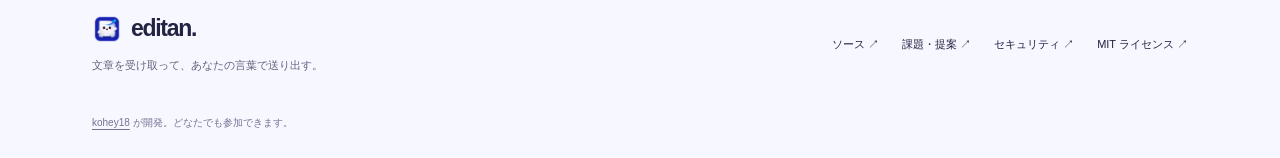
==== commit da1ee627: "Reflect the concurrently published prebuilt download" ====
--- a/docs/ja/index.html
+++ b/docs/ja/index.html
@@ -112,7 +112,7 @@
 
   <section class="install-section" id="install" aria-labelledby="install-title">
     <div class="wrap install-layout">
-      <div><p class="eyebrow">05 / あなたの Mac に、どうぞ。</p><h2 id="install-title">小さな道具を、<br><em>あなたのものに。</em></h2><p>Editan は開発初期の MIT ライセンスのプロジェクト。<br>ビルドして、使って、一緒に育ててください。</p><p class="install-note">macOS 14 以降、フル版 Xcode 26 以降、Homebrew が必要です。ソースビルドは ad-hoc 署名です。公証済みダウンロードや App Store 版はまだありません。</p><a class="text-link" href="https://github.com/kohey18/editan/blob/main/CONTRIBUTING.md">開発に参加する ↗</a></div>
+      <div><p class="eyebrow">05 / あなたの Mac に、どうぞ。</p><h2 id="install-title">小さな道具を、<br><em>あなたのものに。</em></h2><p>Editan は開発初期の MIT ライセンスのプロジェクト。<br>ビルドして、使って、一緒に育ててください。</p><p class="install-note">macOS 14 以降、フル版 Xcode 26 以降、Homebrew が必要です。ソースビルドは ad-hoc 署名です。ビルド不要の<a href="https://github.com/kohey18/editan-releases/releases">配布版はこちら</a>。App Store 版はまだありません。</p><a class="text-link" href="https://github.com/kohey18/editan/blob/main/CONTRIBUTING.md">開発に参加する ↗</a></div>
       <div class="terminal"><div class="terminal-bar"><span aria-hidden="true">● ● ●</span><span>ソースからビルド</span><button id="copy-install" type="button" hidden>コピー</button></div><pre><code id="install-command">brew install xcodegen
 git clone https://github.com/kohey18/editan.git
 cd editan
